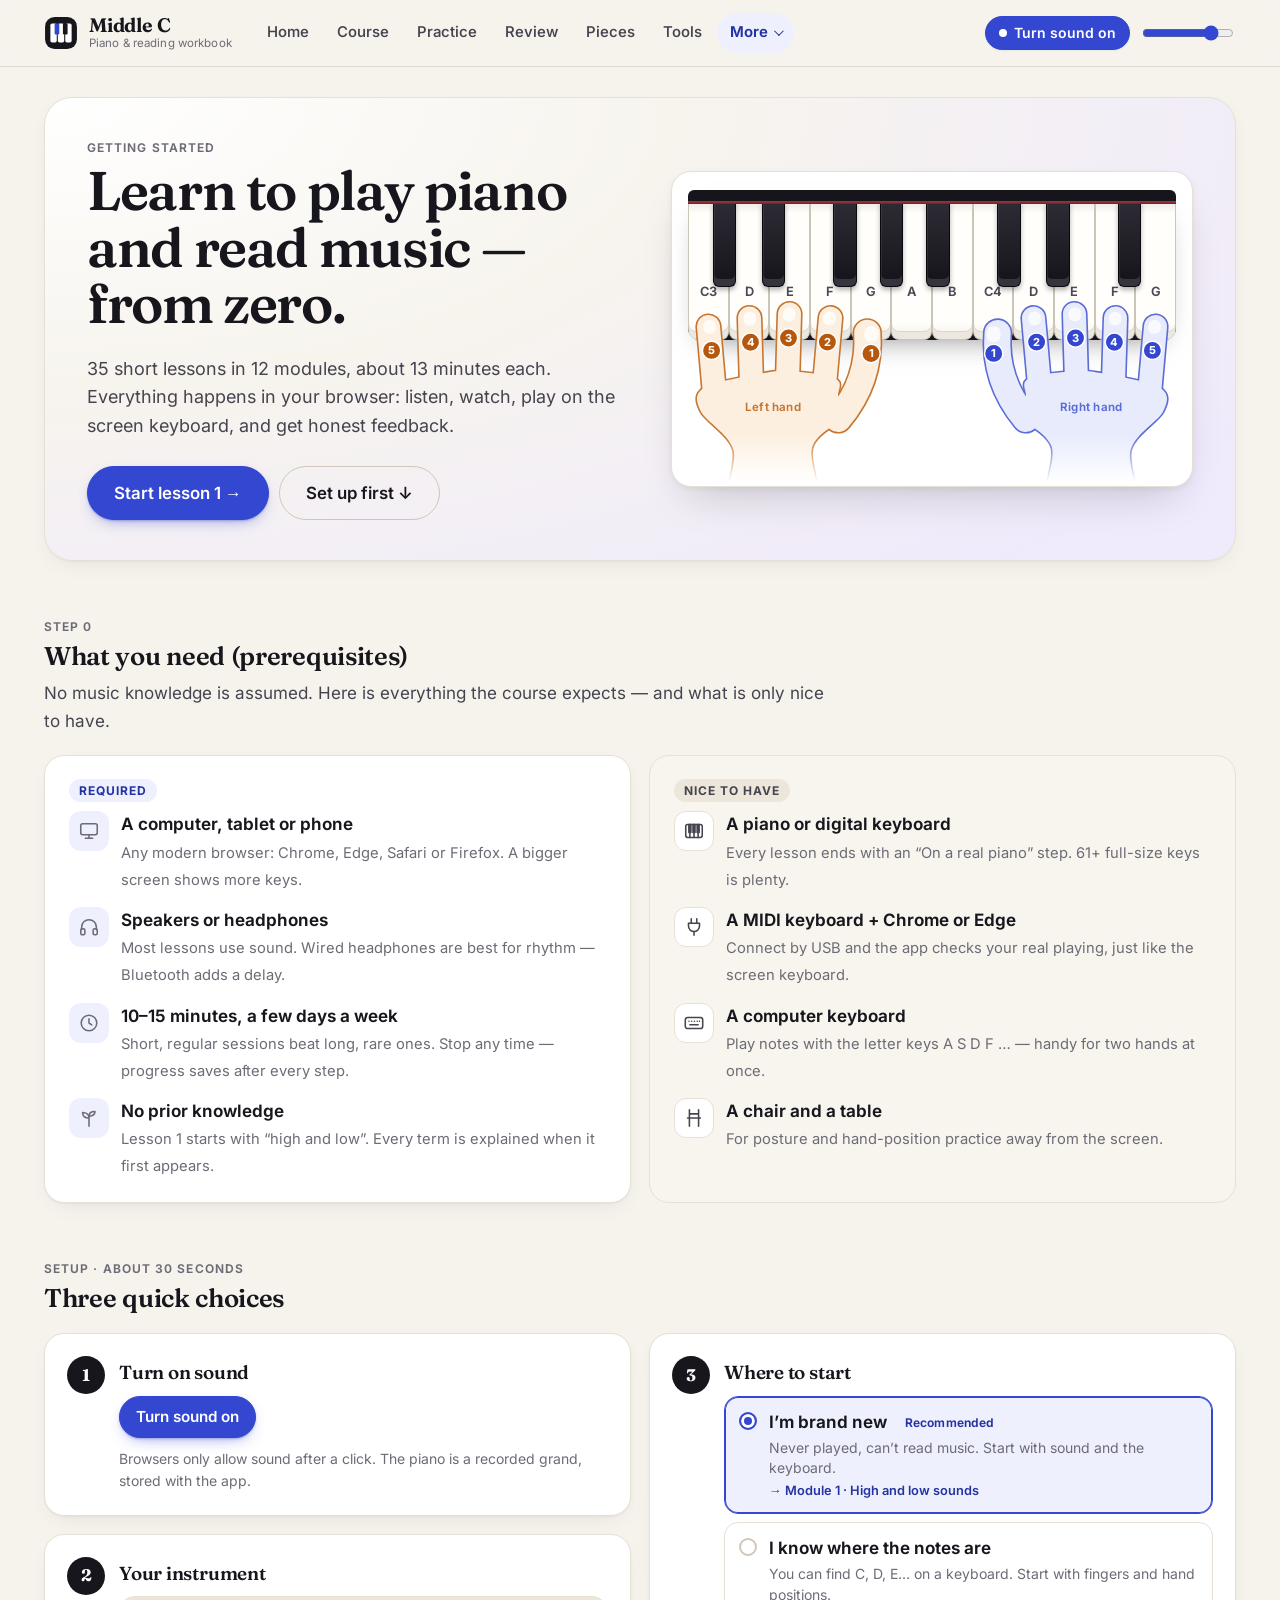
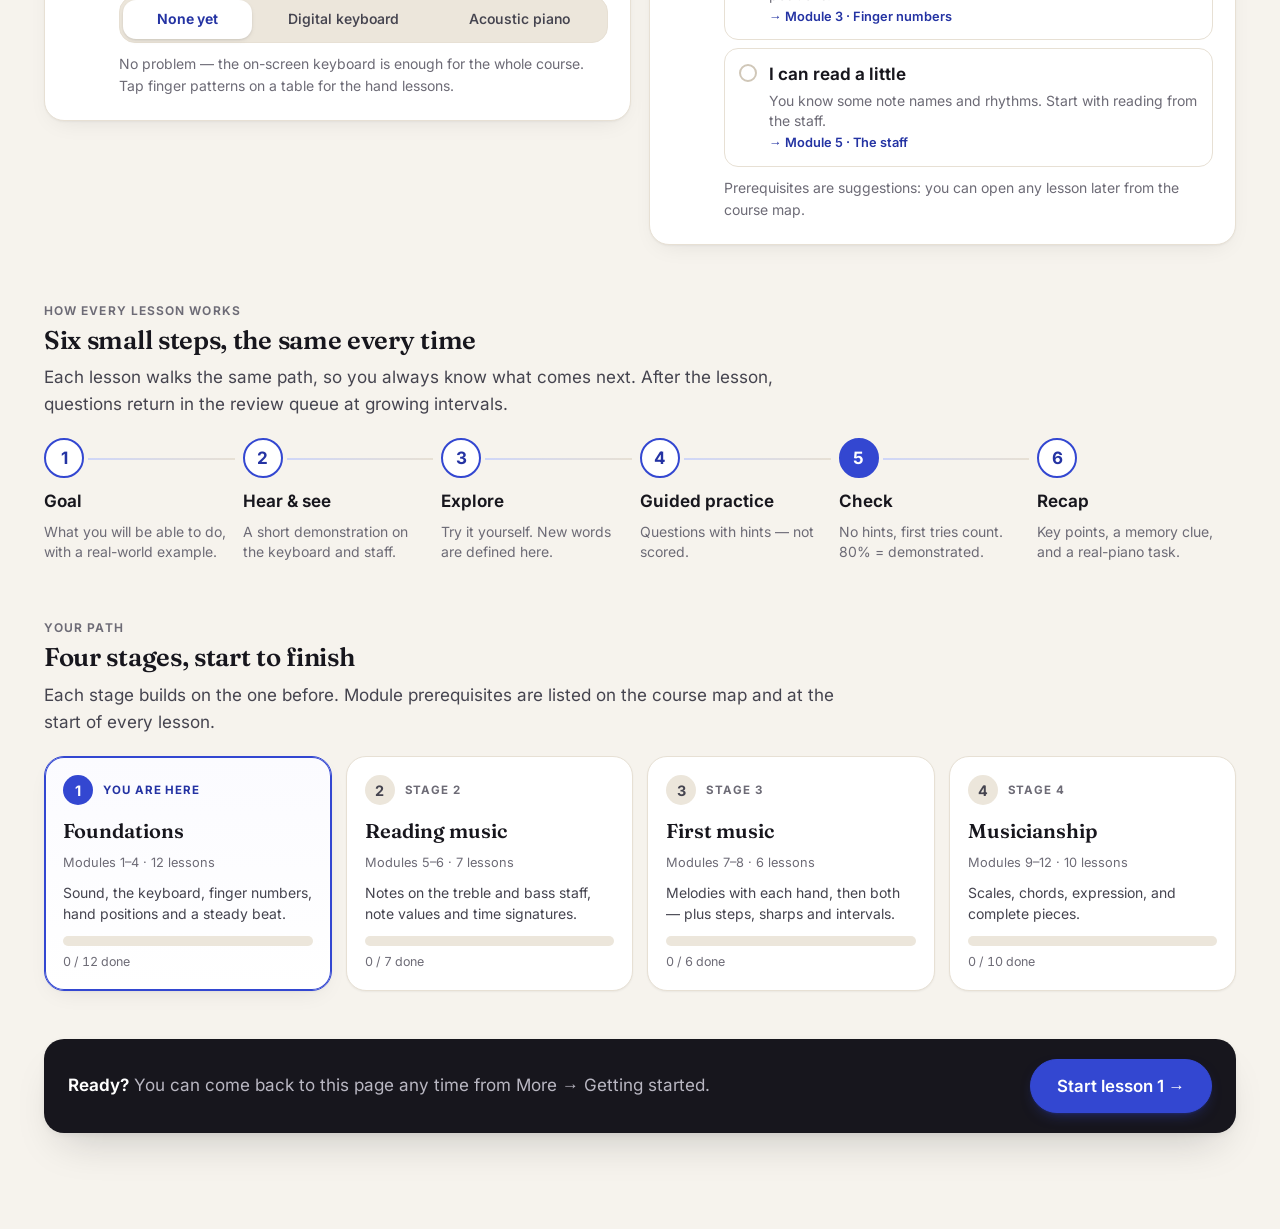
==== index.html @ 531e4793 "Middle C: interactive piano and music-reading workbook 35 lessons in 12 modules with a playable keyb" ====
<!doctype html>
<html lang="en">
<head>
<meta charset="utf-8">
<meta name="viewport" content="width=device-width, initial-scale=1">
<title>Middle C — a piano & music-reading workbook</title>
<meta name="description" content="Learn beginner music theory, piano and sheet-music reading from absolute zero: interactive lessons, a playable keyboard, notation, rhythm practice and honest progress tracking.">
<meta name="color-scheme" content="light">
<meta name="theme-color" content="#f6f3ed">
<link rel="icon" href="data:image/svg+xml,%3Csvg xmlns='http://www.w3.org/2000/svg' viewBox='0 0 32 32'%3E%3Crect x='1' y='1' width='30' height='30' rx='9' fill='%2317161d'/%3E%3Crect x='6' y='7' width='6' height='18' rx='1.6' fill='%23fff'/%3E%3Crect x='13' y='7' width='6' height='18' rx='1.6' fill='%23fff'/%3E%3Crect x='20' y='7' width='6' height='18' rx='1.6' fill='%23fff'/%3E%3Crect x='10' y='7' width='4.4' height='10.5' rx='1.2' fill='%233347d1'/%3E%3Crect x='17.8' y='7' width='4.4' height='10.5' rx='1.2' fill='%2317161d'/%3E%3C/svg%3E">
<link rel="preload" href="fonts/inter-latin-wght.woff2" as="font" type="font/woff2" crossorigin>
<link rel="preload" href="fonts/fraunces-latin-wght.woff2" as="font" type="font/woff2" crossorigin>
<script>window.MC_ERRORS = []; window.addEventListener('error', function (e) { window.MC_ERRORS.push(String(e.message) + ' @' + (e.filename || '').split('/').pop() + ':' + e.lineno); });</script>
<link rel="stylesheet" href="css/bravura.css">
<link rel="stylesheet" href="css/app.css">
</head>
<body>
<main id="main" tabindex="-1">
  <noscript><p>This workbook needs JavaScript to run.</p></noscript>
</main>
<script src="js/core/util.js"></script>
<script src="js/core/theory.js"></script>
<script src="js/core/store.js"></script>
<script src="js/core/audio.js"></script>
<script src="js/core/input.js"></script>
<script src="js/ui/keyboard.js"></script>
<script src="js/ui/staff.js"></script>
<script src="js/ui/rhythm.js"></script>
<script src="js/ui/hand.js"></script>
<script src="js/ui/player.js"></script>
<script src="js/quiz/quiz.js"></script>
<script src="js/quiz/gens-keyboard.js"></script>
<script src="js/quiz/gens-reading.js"></script>
<script src="js/quiz/gens-rhythm.js"></script>
<script src="js/quiz/gens-listen.js"></script>
<script src="js/ui/widgets.js"></script>
<script src="js/content/pieces.js"></script>
<script src="js/content/course-1.js"></script>
<script src="js/content/course-2.js"></script>
<script src="js/content/course-3.js"></script>
<script src="js/app.js"></script>
</body>
</html>
---- css/bravura.css ----
/* Bravura music font (subset of SMuFL glyphs used by this app).
   Copyright (c) Steinberg Media Technologies GmbH. Licensed under the SIL Open Font License 1.1 — see licenses/Bravura-OFL.txt.
   Embedded as a data URI so notation works offline and from file://. */
@font-face{font-family:'BravuraMC';src:url([data-uri]) format('woff2');font-display:block;}
---- css/app.css ----
/* Middle C — a piano & music-reading workbook.
   Visual identity: warm paper, dark readable ink, one indigo accent (right hand) and amber (left hand),
   green/red feedback. Type: Fraunces for headings, Inter for everything else (both bundled, OFL). */
@font-face { font-family: "Inter"; src: url("../fonts/inter-latin-wght.woff2") format("woff2"); font-weight: 100 900; font-style: normal; font-display: swap; }
@font-face { font-family: "Fraunces"; src: url("../fonts/fraunces-latin-wght.woff2") format("woff2"); font-weight: 100 900; font-style: normal; font-display: swap; }
@font-face { font-family: "Fraunces"; src: url("../fonts/fraunces-latin-wght-italic.woff2") format("woff2"); font-weight: 100 900; font-style: italic; font-display: swap; }

:root {
  --bg: #f6f3ed;
  --bg-deep: #efe9df;
  --surface: #ffffff;
  --surface-2: #f8f5ef;
  --surface-3: #ece6db;
  --line: #e7e0d4;
  --line-strong: #d0c7b8;
  --ink: #17161d;
  --ink-2: #45444f;
  --ink-3: #6d6b76;
  --accent: #3347d1;
  --accent-ink: #2433a3;
  --accent-soft: #eef0fd;
  --accent-soft-2: #cfd6f8;
  --lh: #b5580e;
  --lh-ink: #8e440a;
  --lh-soft: #fdf1e4;
  --lh-soft-2: #f5d4b3;
  --ok: #18784a;
  --ok-soft: #e4f4eb;
  --ok-line: #a7d7bb;
  --bad: #b3291f;
  --bad-soft: #fcece9;
  --bad-line: #efbab4;
  --warn: #875800;
  --warn-soft: #fcf4de;
  --warn-line: #ecd79e;
  --radius-lg: 20px;
  --radius: 14px;
  --radius-sm: 9px;
  --shadow-sm: 0 1px 2px rgba(23, 22, 29, 0.05);
  --shadow: 0 1px 2px rgba(23, 22, 29, 0.04), 0 8px 24px -10px rgba(23, 22, 29, 0.10);
  --shadow-lg: 0 2px 6px rgba(23, 22, 29, 0.05), 0 22px 44px -18px rgba(23, 22, 29, 0.22);
  --font-ui: "Inter", ui-sans-serif, -apple-system, BlinkMacSystemFont, "Segoe UI", Roboto, "Helvetica Neue", Arial, sans-serif;
  --font-head: "Fraunces", "Iowan Old Style", "Palatino Linotype", Palatino, Georgia, serif;
  --focus: 0 0 0 3px var(--surface), 0 0 0 5px var(--accent);
  --wrap: 1240px;
  color-scheme: light;
}
* { box-sizing: border-box; }
html { -webkit-text-size-adjust: 100%; scroll-padding-top: 84px; }
body {
  margin: 0;
  font-family: var(--font-ui);
  font-size: 17px;
  line-height: 1.6;
  color: var(--ink);
  background: var(--bg);
  -webkit-font-smoothing: antialiased;
  -moz-osx-font-smoothing: grayscale;
  text-rendering: optimizeLegibility;
}
h1, h2, h3, h4 { font-family: var(--font-head); font-weight: 600; line-height: 1.15; margin: 0 0 0.5em; color: var(--ink); letter-spacing: -0.012em; }
h1 { font-size: clamp(2rem, 1.55rem + 1.5vw, 2.6rem); font-weight: 620; }
h2 { font-size: clamp(1.35rem, 1.2rem + 0.5vw, 1.6rem); }
h3 { font-size: 1.18rem; }
h4 { font-size: 1.02rem; }
p { margin: 0 0 0.85em; }
a { color: var(--accent); text-underline-offset: 0.18em; text-decoration-thickness: 1px; }
a:hover { color: var(--accent-ink); }
strong { font-weight: 650; }
code { font-family: ui-monospace, SFMono-Regular, Menlo, Consolas, monospace; font-size: 0.86em; background: var(--surface-3); padding: 0.1em 0.35em; border-radius: 5px; }
kbd {
  font-family: ui-monospace, SFMono-Regular, Menlo, Consolas, monospace;
  font-size: 0.8em;
  padding: 0.08em 0.42em;
  border: 1px solid var(--line-strong);
  border-bottom-width: 2px;
  border-radius: 6px;
  background: var(--surface);
  white-space: nowrap;
}
::selection { background: var(--accent-soft-2); }
:focus-visible { outline: none; box-shadow: var(--focus); border-radius: var(--radius-sm); }
main:focus, main:focus-visible { box-shadow: none; outline: none; }
.sr-only { position: absolute; width: 1px; height: 1px; overflow: hidden; clip: rect(0 0 0 0); white-space: nowrap; }
.skip-link { position: absolute; left: -999px; top: 0; background: var(--ink); color: #fff; padding: 10px 14px; z-index: 100; border-radius: 0 0 10px 0; }
.skip-link:focus { left: 8px; top: 8px; }
.muted { color: var(--ink-3); }
.small { font-size: 0.875rem; }
.nowrap { white-space: nowrap; }
.row { display: flex; gap: 10px; align-items: center; flex-wrap: wrap; }
.row-between { display: flex; gap: 10px; align-items: center; justify-content: space-between; flex-wrap: wrap; }
.stack > * + * { margin-top: 12px; }
.spacer { flex: 1; }
[hidden] { display: none !important; }

/* ---------- Buttons & controls ---------- */
.btn {
  font: inherit;
  font-size: 0.95rem;
  font-weight: 600;
  display: inline-flex;
  align-items: center;
  justify-content: center;
  gap: 7px;
  min-height: 42px;
  padding: 8px 16px;
  border: 1px solid var(--line-strong);
  border-radius: 999px;
  background: var(--surface);
  color: var(--ink);
  cursor: pointer;
  text-decoration: none;
  line-height: 1.2;
  box-shadow: var(--shadow-sm);
  transition: background 0.14s, border-color 0.14s, box-shadow 0.14s, transform 0.08s;
}
.btn:hover { background: var(--surface-2); border-color: #bdb3a2; color: var(--ink); }
.btn:active { transform: translateY(1px); }
.btn:focus-visible { border-radius: 999px; }
.btn:disabled, .btn[aria-disabled="true"] { opacity: 0.45; cursor: not-allowed; transform: none; }
.btn-primary { background: var(--accent); border-color: var(--accent); color: #fff; box-shadow: 0 1px 2px rgba(36, 51, 163, 0.25), 0 6px 16px -8px rgba(51, 71, 209, 0.7); }
.btn-primary:hover { background: var(--accent-ink); border-color: var(--accent-ink); color: #fff; }
.btn-quiet { background: transparent; border-color: transparent; color: var(--accent); box-shadow: none; }
.btn-quiet:hover { background: var(--accent-soft); border-color: transparent; color: var(--accent-ink); }
.btn-ghost { background: transparent; box-shadow: none; }
.btn-ghost:hover { background: rgba(255, 255, 255, 0.7); }
.btn-danger { color: var(--bad); border-color: var(--bad-line); }
.btn-danger:hover { background: var(--bad-soft); color: var(--bad); border-color: var(--bad); }
.btn-small { min-height: 34px; padding: 5px 13px; font-size: 0.875rem; }
.btn-big { min-height: 54px; padding: 12px 26px; font-size: 1.05rem; }
.btn .ico { font-size: 1.05em; line-height: 1; }
.seg { display: inline-flex; padding: 3px; gap: 2px; border: 1px solid var(--line); border-radius: 16px; background: var(--surface-3); flex-wrap: wrap; }
.seg-btn { font: inherit; font-size: 0.875rem; font-weight: 550; border: 0; background: transparent; padding: 6px 14px; min-height: 34px; cursor: pointer; color: var(--ink-2); border-radius: 13px; transition: background 0.14s, color 0.14s; }
.seg-btn:hover { color: var(--ink); background: rgba(255, 255, 255, 0.6); }
.seg-btn[aria-checked="true"] { background: var(--surface); color: var(--accent-ink); font-weight: 650; box-shadow: 0 1px 2px rgba(23, 22, 29, 0.08), 0 2px 6px -2px rgba(23, 22, 29, 0.12); }
.slider { display: inline-flex; align-items: center; gap: 10px; font-size: 0.875rem; color: var(--ink-2); }
.slider input { accent-color: var(--accent); width: 150px; }
.slider output { min-width: 3.5em; font-variant-numeric: tabular-nums; color: var(--ink); font-weight: 600; }
input[type="text"], input[type="number"], textarea, select {
  font: inherit; border: 1px solid var(--line-strong); border-radius: var(--radius-sm); padding: 8px 12px; background: var(--surface); color: var(--ink);
}
input[type="text"]:focus-visible, input[type="number"]:focus-visible, textarea:focus-visible, select:focus-visible { border-radius: var(--radius-sm); }
textarea { width: 100%; min-height: 120px; font-family: ui-monospace, Menlo, monospace; font-size: 0.8rem; }
.check { display: inline-flex; gap: 8px; align-items: center; cursor: pointer; }
.check input { accent-color: var(--accent); width: 18px; height: 18px; }
.pill { display: inline-flex; align-items: center; gap: 6px; font-size: 0.75rem; font-weight: 650; letter-spacing: 0.01em; padding: 3px 10px; border-radius: 999px; background: var(--surface-3); color: var(--ink-2); white-space: nowrap; margin: 0; }
.pill-accent { background: var(--accent-soft); color: var(--accent-ink); }
.pill-ok { background: var(--ok-soft); color: var(--ok); }
.link-arrow { font-weight: 600; text-decoration: none; }
.ico-svg { width: 22px; height: 22px; fill: none; stroke: currentColor; stroke-width: 1.7; stroke-linecap: round; stroke-linejoin: round; flex: none; display: block; }
.ico-sm { width: 15px; height: 15px; stroke-width: 2; }
.with-ico { display: inline-flex; align-items: center; gap: 5px; }
.link-arrow:hover { text-decoration: underline; }

/* ---------- App shell ---------- */
.topbar {
  position: sticky; top: 0; z-index: 30;
  background: rgba(246, 243, 237, 0.86);
  -webkit-backdrop-filter: saturate(1.4) blur(14px);
  backdrop-filter: saturate(1.4) blur(14px);
  border-bottom: 1px solid rgba(208, 199, 184, 0.55);
}
.topbar-inner { max-width: var(--wrap); margin: 0 auto; display: flex; align-items: center; gap: 18px; padding: 10px 24px; min-height: 66px; }
.brand { display: flex; align-items: center; gap: 11px; text-decoration: none; color: var(--ink); margin-right: 4px; }
.brand:hover { color: var(--ink); }
.brand-mark { width: 34px; height: 34px; flex: none; }
.brand-text { display: flex; flex-direction: column; }
.brand-name { font-family: var(--font-head); font-weight: 650; font-size: 1.22rem; white-space: nowrap; line-height: 1.05; letter-spacing: -0.01em; }
.brand-sub { font-size: 0.72rem; color: var(--ink-3); line-height: 1.2; margin-top: 2px; white-space: nowrap; letter-spacing: 0.01em; }
.nav { display: flex; gap: 2px; align-items: center; flex-wrap: wrap; }
.nav a, .more-btn { position: relative; text-decoration: none; color: var(--ink-2); font: inherit; font-weight: 550; font-size: 0.93rem; padding: 8px 13px; border-radius: 999px; border: 0; background: none; cursor: pointer; display: inline-flex; align-items: center; gap: 6px; transition: background 0.14s, color 0.14s; }
.nav a:hover, .more-btn:hover { background: rgba(23, 22, 29, 0.05); color: var(--ink); }
.nav a[aria-current="page"], .more.is-current > .more-btn { color: var(--accent-ink); background: var(--accent-soft); font-weight: 650; }
.nav-badge { min-width: 19px; height: 19px; padding: 0 5px; border-radius: 999px; background: var(--accent); color: #fff; font-size: 0.7rem; font-weight: 700; display: inline-grid; place-items: center; line-height: 1; }
.more { position: relative; }
.caret { width: 7px; height: 7px; border-right: 1.6px solid currentColor; border-bottom: 1.6px solid currentColor; transform: rotate(45deg) translateY(-2px); transition: transform 0.15s; }
.more.open .caret { transform: rotate(-135deg) translateY(-1px); }
.more-menu { position: absolute; right: 0; top: calc(100% + 8px); min-width: 220px; padding: 6px; background: var(--surface); border: 1px solid var(--line); border-radius: 14px; box-shadow: var(--shadow-lg); display: none; z-index: 40; }
.more.open .more-menu { display: grid; }
.more-menu a { border-radius: 9px; padding: 9px 12px; }
.sound-ctl { margin-left: auto; display: flex; align-items: center; gap: 10px; }
.sound-btn { white-space: nowrap; }
.sound-btn::before { content: ""; display: inline-block; width: 8px; height: 8px; border-radius: 50%; background: currentColor; }
.sound-btn[data-state="on"] { border-color: var(--ok-line); color: var(--ok); background: var(--ok-soft); box-shadow: none; }
.sound-btn[data-state="on"]::before { box-shadow: 0 0 0 3px rgba(24, 120, 74, 0.18); }
.sound-btn[data-state="off"], .sound-btn[data-state="blocked"] { background: var(--accent); color: #fff; border-color: var(--accent); }
.sound-btn[data-state="muted"] { color: var(--warn); border-color: var(--warn-line); background: var(--warn-soft); box-shadow: none; }
.vol { width: 92px; accent-color: var(--accent); }
.menu-btn { display: none; }
main { max-width: var(--wrap); margin: 0 auto; padding: 30px 24px 96px; }
.banner { padding: 12px 16px; border-radius: var(--radius); background: var(--warn-soft); border: 1px solid var(--warn-line); color: #5a4200; font-size: 0.93rem; margin-bottom: 16px; }
.banner-info { background: var(--accent-soft); border-color: var(--accent-soft-2); color: var(--accent-ink); }

.page-head { margin-bottom: 24px; }
.page-head h1 { margin-bottom: 0.3em; }
.page-head p { color: var(--ink-2); max-width: 68ch; font-size: 1.05rem; }
.eyebrow { font-size: 0.75rem; font-weight: 650; letter-spacing: 0.09em; text-transform: uppercase; color: var(--ink-3); margin-bottom: 6px; }
.panel { background: var(--surface); border: 1px solid var(--line); border-radius: var(--radius-lg); padding: 22px 24px; box-shadow: var(--shadow); }
.panel + .panel { margin-top: 18px; }
.panel > h2:first-child { margin-top: 0; }
.panel-flat { background: transparent; border: 0; padding: 0; box-shadow: none; }
.grid-2 { display: grid; grid-template-columns: 1fr 1fr; gap: 18px; }
.grid-3 { display: grid; grid-template-columns: repeat(3, 1fr); gap: 18px; }
hr.rule { border: 0; border-top: 1px solid var(--line); margin: 20px 0; }
.section { margin-top: 56px; }
.section-head { margin-bottom: 20px; max-width: 72ch; }
.section-head h2 { margin-bottom: 0.35em; }
.section-head p { color: var(--ink-2); margin: 0; }
.section-head.tight { display: flex; align-items: baseline; justify-content: space-between; gap: 12px; max-width: none; margin: 36px 0 14px; }
.section-head.tight h2 { margin: 0; }

/* ---------- Getting started ---------- */
.hero { display: grid; grid-template-columns: minmax(0, 1.05fr) minmax(0, 1fr); gap: 36px; align-items: center; padding: 40px 42px; border-radius: 28px; background: radial-gradient(120% 140% at 0% 0%, #ffffff 0%, #f7f4ee 45%, #efeafc 100%); border: 1px solid var(--line); box-shadow: var(--shadow); }
.display { font-size: clamp(2.2rem, 1.6rem + 2.4vw, 3.4rem); line-height: 1.04; letter-spacing: -0.025em; font-weight: 600; margin-bottom: 0.4em; }
.lede { font-size: 1.12rem; color: var(--ink-2); max-width: 52ch; margin-bottom: 1.4em; }
.hero-art { min-width: 0; padding: 18px 16px 4px; background: var(--surface); border-radius: 20px; border: 1px solid var(--line); box-shadow: var(--shadow-lg); }
.hero-art .kbd { --kbd-h: 150px; }
.need-grid { display: grid; grid-template-columns: 1fr 1fr; gap: 18px; }
.need-card { background: var(--surface); border: 1px solid var(--line); border-radius: var(--radius-lg); padding: 22px 24px; box-shadow: var(--shadow); }
.need-card-soft { background: var(--surface-2); box-shadow: none; }
.need-card h3 { margin-bottom: 12px; }
.tag-req, .tag-opt { font-family: var(--font-ui); font-size: 0.75rem; font-weight: 700; letter-spacing: 0.08em; text-transform: uppercase; padding: 4px 10px; border-radius: 999px; }
.tag-req { background: var(--accent-soft); color: var(--accent-ink); }
.tag-opt { background: var(--surface-3); color: var(--ink-2); }
.need-list { list-style: none; margin: 0; padding: 0; display: grid; gap: 14px; }
.need { display: grid; grid-template-columns: 40px 1fr; gap: 12px; align-items: start; }
.need-ico { width: 40px; height: 40px; border-radius: 12px; display: grid; place-items: center; background: var(--accent-soft); color: var(--accent-ink); }
.need-card-soft .need-ico { background: var(--surface); color: var(--ink-2); border: 1px solid var(--line); }
.need strong { display: block; }
.need span { color: var(--ink-3); font-size: 0.92rem; line-height: 1.5; }
.setup-grid { display: grid; grid-template-columns: 1fr 1fr; grid-template-areas: "a c" "b c"; grid-template-rows: auto 1fr; gap: 18px; align-items: start; }
.setup-grid > :nth-child(1) { grid-area: a; }
.setup-grid > :nth-child(2) { grid-area: b; }
.setup-grid > :nth-child(3) { grid-area: c; }
.setup-card { background: var(--surface); border: 1px solid var(--line); border-radius: var(--radius-lg); padding: 22px; box-shadow: var(--shadow); display: grid; grid-template-columns: 38px 1fr; gap: 14px; }
.setup-num { width: 38px; height: 38px; border-radius: 50%; background: var(--ink); color: #fff; display: grid; place-items: center; font-weight: 700; font-family: var(--font-head); font-size: 1.05rem; }
.setup-main h3 { margin: 6px 0 12px; }
.setup-body { display: grid; gap: 10px; justify-items: start; }
.setup-body p { margin: 0; }
.setup-body .seg { display: grid; grid-template-columns: repeat(3, auto); width: 100%; }
.setup-body .seg-btn { padding: 8px 10px; }
.start-options { display: grid; gap: 8px; width: 100%; }
.start-option { font: inherit; text-align: left; display: grid; grid-template-columns: 20px 1fr; gap: 10px; padding: 12px 14px; border: 1px solid var(--line); border-radius: 14px; background: var(--surface); cursor: pointer; color: var(--ink); transition: border-color 0.14s, background 0.14s; }
.start-option:hover { border-color: var(--accent-soft-2); background: #fcfcff; }
.start-option[aria-checked="true"] { border-color: var(--accent); background: var(--accent-soft); box-shadow: 0 0 0 1px var(--accent) inset; }
.so-radio { width: 18px; height: 18px; border-radius: 50%; border: 2px solid var(--line-strong); margin-top: 3px; background: var(--surface); }
.start-option[aria-checked="true"] .so-radio { border-color: var(--accent); box-shadow: inset 0 0 0 3px var(--surface); background: var(--accent); }
.so-body { display: grid; gap: 2px; }
.so-title { font-weight: 650; display: flex; flex-wrap: wrap; gap: 8px; align-items: center; }
.so-d { font-size: 0.875rem; color: var(--ink-3); line-height: 1.45; }
.so-where { font-size: 0.8rem; font-weight: 600; color: var(--accent-ink); }
.pipeline { list-style: none; margin: 0; padding: 0; display: grid; grid-template-columns: repeat(6, 1fr); gap: 0; counter-reset: pl; }
.pipeline li { position: relative; padding: 0 14px 0 0; display: grid; gap: 6px; align-content: start; }
.pipeline li::after { content: ""; position: absolute; top: 20px; left: 44px; right: 8px; height: 2px; background: linear-gradient(90deg, var(--accent-soft-2), var(--line)); }
.pipeline li:last-child::after { display: none; }
.pl-n { width: 40px; height: 40px; border-radius: 50%; display: grid; place-items: center; background: var(--surface); border: 2px solid var(--accent); color: var(--accent-ink); font-weight: 700; position: relative; z-index: 1; }
.pipeline li:nth-child(5) .pl-n { background: var(--accent); color: #fff; }
.pl-t { font-weight: 650; margin-top: 4px; }
.pl-d { font-size: 0.875rem; color: var(--ink-3); line-height: 1.45; }
.cta-bar { margin-top: 48px; display: flex; align-items: center; justify-content: space-between; gap: 16px; flex-wrap: wrap; padding: 20px 24px; border-radius: var(--radius-lg); background: var(--ink); color: #fff; box-shadow: var(--shadow-lg); }
.cta-bar .muted { color: #b9b7c2; }
.notice-card { display: flex; align-items: center; justify-content: space-between; gap: 16px; flex-wrap: wrap; padding: 14px 18px; border-radius: var(--radius); background: var(--accent-soft); border: 1px solid var(--accent-soft-2); color: var(--accent-ink); margin-bottom: 18px; }

/* Journey: the four stages */
.journey { list-style: none; margin: 0; padding: 0; display: grid; grid-template-columns: repeat(4, 1fr); gap: 14px; }
.journey-stage { min-width: 0; }
.js-link { height: 100%; display: grid; gap: 6px; align-content: start; padding: 18px; border-radius: var(--radius-lg); background: var(--surface); border: 1px solid var(--line); box-shadow: var(--shadow-sm); text-decoration: none; color: var(--ink); transition: border-color 0.14s, box-shadow 0.14s, transform 0.14s; }
.js-link:hover { color: var(--ink); border-color: var(--accent-soft-2); box-shadow: var(--shadow); transform: translateY(-1px); }
.js-top { display: flex; align-items: center; gap: 10px; }
.js-num { width: 30px; height: 30px; border-radius: 50%; display: grid; place-items: center; font-weight: 700; font-size: 0.9rem; background: var(--surface-3); color: var(--ink-2); }
.js-kicker { font-size: 0.72rem; font-weight: 700; letter-spacing: 0.08em; text-transform: uppercase; color: var(--ink-3); }
.js-title { font-family: var(--font-head); font-size: 1.25rem; font-weight: 600; margin-top: 4px; }
.js-mods { font-size: 0.8rem; color: var(--ink-3); }
.js-desc { font-size: 0.875rem; color: var(--ink-2); margin: 2px 0 6px; line-height: 1.5; }
.js-count { font-size: 0.78rem; color: var(--ink-3); font-variant-numeric: tabular-nums; }
.journey-stage.current .js-link { border-color: var(--accent); box-shadow: 0 0 0 1px var(--accent) inset, var(--shadow); background: linear-gradient(180deg, #fbfbff, var(--surface)); }
.journey-stage.current .js-num { background: var(--accent); color: #fff; }
.journey-stage.current .js-kicker { color: var(--accent-ink); }
.journey-stage.done .js-num { background: var(--ok); color: #fff; }
.journey-stage.done .meter > span { background: var(--ok); }

/* ---------- Home ---------- */
.continue-card { display: grid; grid-template-columns: 1fr auto; gap: 24px; align-items: center; padding: 28px 30px; border: 1px solid var(--line); border-radius: 24px; background: radial-gradient(90% 160% at 100% 0%, #e9edfd 0%, rgba(233, 237, 253, 0) 60%), var(--surface); box-shadow: var(--shadow); position: relative; overflow: hidden; }
.continue-card::before { content: ""; position: absolute; left: 0; top: 0; bottom: 0; width: 5px; background: var(--accent); }
.continue-card h2 { font-size: clamp(1.5rem, 1.3rem + 0.8vw, 2rem); margin: 2px 0 6px; }
.cc-goal { color: var(--ink-2); max-width: 60ch; margin-bottom: 10px; }
.cc-meta { display: flex; gap: 8px 16px; flex-wrap: wrap; font-size: 0.85rem; color: var(--ink-3); }
.cc-body .meter { margin-top: 14px; max-width: 420px; }
.continue-card.compact { padding: 18px 22px; border-radius: var(--radius-lg); margin-bottom: 18px; }
.continue-card.compact h2 { font-size: 1.3rem; }
.today-plan { list-style: none; padding: 0; margin: 0; display: grid; grid-template-columns: repeat(2, 1fr); gap: 12px; }
.plan-card { display: grid; grid-template-columns: 44px 1fr auto; gap: 14px; align-items: center; padding: 16px 18px; border: 1px solid var(--line); border-radius: var(--radius); background: var(--surface); box-shadow: var(--shadow-sm); }
.plan-ico { width: 44px; height: 44px; border-radius: 13px; display: grid; place-items: center; background: var(--accent-soft); color: var(--accent-ink); font-size: 1.2rem; font-weight: 700; }
.plan-body { display: grid; gap: 2px; min-width: 0; }
.overall { display: flex; align-items: center; gap: 12px; flex-wrap: wrap; margin-top: 8px; }
.overall .meter { width: min(320px, 100%); }

/* ---------- Lesson layout ---------- */
.crumbs { display: flex; align-items: center; gap: 8px; font-size: 0.85rem; color: var(--ink-3); margin-bottom: 8px; }
.crumbs a { color: var(--ink-3); text-decoration: none; font-weight: 550; }
.crumbs a:hover { color: var(--accent); text-decoration: underline; }
.lesson-head { display: flex; align-items: flex-end; justify-content: space-between; gap: 16px; flex-wrap: wrap; margin-bottom: 6px; }
.lesson-head h1 { margin: 0 0 6px; }
.lesson-meta { display: flex; gap: 6px 16px; flex-wrap: wrap; color: var(--ink-3); font-size: 0.875rem; }
.steps { display: flex; gap: 0; margin: 22px 0 24px; padding: 0; list-style: none; }
.steps li { flex: 1 1 0; min-width: 0; position: relative; }
.steps li + li::before { content: ""; position: absolute; top: 17px; right: calc(50% + 21px); left: calc(-50% + 21px); height: 2px; border-radius: 2px; background: var(--line); }
.steps li.done + li::before, .steps li.done + li.current::before { background: var(--accent); }
.steps button { width: 100%; font: inherit; cursor: pointer; background: transparent; border: 0; padding: 0 4px; color: var(--ink-3); display: flex; flex-direction: column; align-items: center; gap: 7px; }
.steps button:focus-visible { box-shadow: none; }
.steps button:focus-visible .n { box-shadow: var(--focus); }
.steps .n { width: 36px; height: 36px; border-radius: 50%; display: grid; place-items: center; background: var(--surface); border: 2px solid var(--line-strong); font-weight: 650; font-size: 0.9rem; color: var(--ink-3); transition: background 0.14s, border-color 0.14s; }
.steps button:hover .n { border-color: var(--accent); color: var(--accent-ink); }
.steps .lbl { font-size: 0.8rem; font-weight: 550; text-align: center; line-height: 1.25; }
.steps button.done .n { background: var(--accent); border-color: var(--accent); color: #fff; }
.steps button.done { color: var(--ink-2); }
.steps button[aria-current="step"] .n { border-color: var(--accent); background: var(--surface); color: var(--accent-ink); box-shadow: 0 0 0 5px var(--accent-soft); }
.steps button[aria-current="step"] { color: var(--accent-ink); font-weight: 650; }
.steps button[aria-current="step"] .lbl { font-weight: 700; }
.lesson-grid { display: grid; grid-template-columns: minmax(300px, 5fr) 8fr; gap: 22px; align-items: start; }
.explain { position: sticky; top: 86px; }
.explain .panel { padding: 24px 26px; }
.explain h2 { font-size: 1.45rem; }
.explain .goal { font-size: 1.05rem; }
.explain ul, .explain ol { padding-left: 1.25em; margin: 0 0 0.85em; }
.explain li + li { margin-top: 5px; }
.prose > :last-child { margin-bottom: 0; }
.practice-area { min-width: 0; }
.practice-area > .panel { padding: 24px; }
.area-head { display: flex; align-items: center; justify-content: space-between; gap: 10px; flex-wrap: wrap; margin-bottom: 14px; }
.area-head h3 { margin: 0; }
.step-nav {
  position: sticky; bottom: 14px; z-index: 20;
  display: grid; grid-template-columns: auto 1fr auto; align-items: center; gap: 18px;
  margin-top: 22px; padding: 10px 12px;
  background: rgba(255, 255, 255, 0.9);
  -webkit-backdrop-filter: saturate(1.4) blur(12px);
  backdrop-filter: saturate(1.4) blur(12px);
  border: 1px solid var(--line); border-radius: 999px; box-shadow: var(--shadow-lg);
}
.sn-mid { display: grid; gap: 4px; justify-items: center; min-width: 0; }
.sn-mid .meter { width: min(260px, 100%); }
.callout { border-left: 3px solid var(--accent); background: var(--accent-soft); padding: 12px 16px; border-radius: 0 var(--radius-sm) var(--radius-sm) 0; margin: 14px 0; }
.callout-lh { border-left-color: var(--lh); background: var(--lh-soft); }
.callout-warn { border-left-color: var(--warn); background: var(--warn-soft); }
.callout-plain { border-left-color: var(--line-strong); background: var(--surface-2); }
.callout p:last-child { margin-bottom: 0; }
.term { font-weight: 650; color: var(--accent-ink); }
.def { margin: 14px 0; padding: 12px 16px; border: 1px solid var(--line); border-radius: var(--radius); background: var(--surface-2); }
.def dt { font-weight: 700; color: var(--ink); }
.def dd { margin: 2px 0 10px; color: var(--ink-2); font-size: 0.95rem; }
.def dd:last-child { margin-bottom: 0; }
details.more { margin: 14px 0; border: 1px solid var(--line); border-radius: var(--radius); background: var(--surface); }
details.more summary { cursor: pointer; padding: 10px 14px; font-weight: 600; color: var(--accent-ink); font-size: 0.93rem; }
details.more .more-body { padding: 0 16px 12px; color: var(--ink-2); font-size: 0.95rem; }
.recap-list { padding-left: 1.2em; }
.recap-list li { margin-bottom: 8px; }
.clue { border: 1px solid var(--warn-line); border-radius: var(--radius); padding: 14px 16px; background: #fffcf2; }
.clue h4 { font-family: var(--font-ui); font-size: 0.75rem; text-transform: uppercase; letter-spacing: 0.08em; color: var(--warn); margin-bottom: 6px; }
.status-chips { display: flex; gap: 6px; flex-wrap: wrap; }
.chip { display: inline-flex; align-items: center; gap: 6px; font-size: 0.76rem; font-weight: 600; padding: 3px 10px; border-radius: 999px; border: 1px solid var(--line-strong); color: var(--ink-3); background: var(--surface); white-space: nowrap; }
.chip.on { color: var(--ok); border-color: var(--ok-line); background: var(--ok-soft); }
.chip.self { color: var(--lh); border-color: var(--lh-soft-2); background: var(--lh-soft); }
.chip .dot { width: 7px; height: 7px; border-radius: 50%; border: 1.5px solid currentColor; }
.chip.on .dot { background: currentColor; }
.before-card { margin-top: 18px; padding: 16px 18px; border-radius: var(--radius); background: var(--surface-2); border: 1px solid var(--line); display: grid; gap: 12px; }
.bc-title { display: flex; align-items: center; gap: 8px; font-weight: 700; }
.bc-ico { width: 30px; height: 30px; border-radius: 9px; background: var(--ok-soft); color: var(--ok); display: grid; place-items: center; }
.bc-ico .ico-svg { width: 19px; height: 19px; }
.bc-row { display: grid; gap: 6px; font-size: 0.93rem; }
.bc-label { font-size: 0.72rem; font-weight: 700; letter-spacing: 0.08em; text-transform: uppercase; color: var(--ink-3); }
.bc-chips { display: flex; gap: 6px; flex-wrap: wrap; }
.bc-needs { margin: 0; padding-left: 1.15em; color: var(--ink-2); }
.bc-needs li + li { margin-top: 3px; }
.pre-chip { display: inline-flex; align-items: center; gap: 4px; font-size: 0.8rem; font-weight: 600; padding: 3px 10px; border-radius: 999px; border: 1px dashed var(--line-strong); color: var(--ink-2); background: var(--surface); text-decoration: none; }
a.pre-chip:hover { border-color: var(--accent); color: var(--accent-ink); }
.pre-chip.done { border-style: solid; border-color: var(--ok-line); background: var(--ok-soft); color: var(--ok); }

/* ---------- Keyboard ---------- */
.kbd-wrap { user-select: none; -webkit-user-select: none; }
.kbd-nav { display: flex; align-items: center; justify-content: space-between; gap: 8px; margin-bottom: 8px; font-size: 0.85rem; color: var(--ink-3); }
.kbd-stage { position: relative; }
.kbd {
  --kbd-h: 196px;
  position: relative; height: var(--kbd-h); border-radius: 6px 6px 12px 12px;
  background: linear-gradient(180deg, #2a2831, #16151b); padding: 0; border-top: 11px solid #16151b; touch-action: none; overflow: hidden;
  box-shadow: 0 14px 28px -18px rgba(23, 22, 29, 0.6);
}
.kbd::before { content: ""; position: absolute; left: 0; right: 0; top: 0; height: 3px; background: linear-gradient(180deg, #a6323f, #74202b); z-index: 4; pointer-events: none; }
.kbd-compact .kbd { --kbd-h: 140px; }
.key { position: absolute; top: 0; cursor: pointer; display: flex; flex-direction: column; align-items: center; justify-content: flex-end; -webkit-tap-highlight-color: transparent; transition: background 0.06s; }
.key.white {
  height: 100%; background: linear-gradient(180deg, #ebe8e1 0%, #fffefb 9%, #fffefb 88%, #f2efe8 100%); border: 1px solid #cbc5b8; border-top: 0; border-radius: 0 0 8px 8px;
  z-index: 1; padding-bottom: 8px; box-shadow: inset 0 -7px 0 #ece8df, inset 0 -8px 0 #dcd6ca;
}
.key.black {
  height: 62%; background: linear-gradient(180deg, #2d2b34 0%, #1c1b22 72%, #131218 100%); border: 1px solid #0a090d; border-top: 0; border-radius: 0 0 6px 6px;
  z-index: 2; padding-bottom: 6px; box-shadow: inset 0 -7px 0 #36343e, inset 1px 0 0 rgba(255, 255, 255, 0.07), 0 3px 5px rgba(0, 0, 0, 0.3);
}
.key.white:hover { background: linear-gradient(180deg, #e6e3dc 0%, #faf9f5 9%); }
.key.black:hover { background: linear-gradient(180deg, #34323c 0%, #26252d 100%); }
.key.is-down.white { background: #e3e8fc; box-shadow: inset 0 -2px 0 #c7d0f5; }
.key.is-down.black { background: linear-gradient(180deg, #3d51b0, #2e3f93); box-shadow: inset 0 -2px 0 #6b7fd6; }
.key:focus-visible { box-shadow: inset 0 0 0 3px var(--accent); z-index: 3; border-radius: 0 0 8px 8px; }
.key-name { font-size: 0.8rem; font-weight: 650; color: #4a4955; line-height: 1.05; white-space: pre; text-align: center; pointer-events: none; }
.key.black .key-name { color: #eceaf2; font-size: 0.66rem; }
.key-map { font-family: ui-monospace, Menlo, monospace; font-size: 0.66rem; color: #8f8c97; margin-top: 3px; pointer-events: none; min-height: 0.9em; }
.key.black .key-map { color: #9d9aa6; }
.key-finger { pointer-events: none; }
.key.has-finger .key-finger {
  display: flex; align-items: center; justify-content: center; width: 24px; height: 24px; border-radius: 50%;
  background: var(--accent); color: #fff; font-weight: 700; font-size: 0.8rem; margin-bottom: 5px; box-shadow: 0 2px 4px rgba(36, 51, 163, 0.35);
}
.key.has-finger.finger-lh .key-finger { background: var(--lh); box-shadow: 0 2px 4px rgba(142, 68, 10, 0.35); }
.key-tag { pointer-events: none; font-size: 0.72rem; font-weight: 700; line-height: 1.1; text-align: center; }
.key.is-middle-c::after { content: ""; position: absolute; bottom: 32%; width: 6px; height: 6px; border-radius: 50%; background: #aaa498; }
.key.is-middle-c.hl-target::after, .key.is-middle-c.hl-ok::after { display: none; }
/* highlight states: colour + outline + tag text, never colour alone */
.key.hl-target.white { background: var(--accent-soft); box-shadow: inset 0 0 0 3px var(--accent); }
.key.hl-target.black { background: var(--accent); box-shadow: inset 0 0 0 2px #fff; }
.key.hl-target .key-tag { color: var(--accent-ink); }
.key.black.hl-target .key-tag { color: #fff; }
.key.hl-hint.white { background: #f2f4fe; box-shadow: inset 0 0 0 2px var(--accent-soft-2); }
.key.hl-hint.black { background: #36458d; }
.key.hl-play.white { background: #d3dcfa; box-shadow: inset 0 -7px 0 var(--accent); }
.key.hl-play.black { background: var(--accent); box-shadow: inset 0 -6px 0 #a3b3f2; }
.key.hl-rh.white { background: linear-gradient(180deg, #e9edfc, #f3f5fe); }
.key.hl-lh.white { background: linear-gradient(180deg, #fbe9d6, var(--lh-soft)); box-shadow: inset 0 -7px 0 var(--lh-soft-2); }
.key.hl-lh.black { background: #7a3f0b; }
.key.hl-ok.white { background: var(--ok-soft); box-shadow: inset 0 0 0 3px var(--ok); }
.key.hl-ok.black { background: var(--ok); }
.key.hl-ok .key-tag { color: var(--ok); }
.key.black.hl-ok .key-tag { color: #fff; }
.key.hl-bad.white { background: var(--bad-soft); box-shadow: inset 0 0 0 3px var(--bad); }
.key.hl-bad.black { background: var(--bad); }
.key.hl-bad .key-tag { color: var(--bad); }
.key.black.hl-bad .key-tag { color: #fff; }
.key.hl-sel.white { background: #dfe5fb; box-shadow: inset 0 0 0 3px var(--accent-ink); }
.key.hl-sel.black { background: var(--accent-ink); box-shadow: inset 0 0 0 2px #c9d3f7; }
.key.hl-grp.black { background: #3d4a7a; }
.key.hl-grp2.black { box-shadow: inset 0 -9px 0 #8fa3ee; }
.key.hl-grp3.black { box-shadow: inset 0 -9px 0 #e8b27c; }
.key.hl-dim.white { background: #eceae4; }
.key.hl-a .key-tag, .key.hl-b .key-tag { font-size: 0.85rem; }
.key.hl-a.white { box-shadow: inset 0 0 0 3px var(--accent); }
.key.hl-b.white { box-shadow: inset 0 0 0 3px var(--lh); }
.key.hl-a.black { box-shadow: inset 0 0 0 3px #8fa3ee; }
.key.hl-b.black { box-shadow: inset 0 0 0 3px #e8b27c; }
.key.black .key-tag { color: #fff; }
.kbd-legend { font-size: 0.8rem; color: var(--ink-3); margin-top: 8px; }
.kbd-legend kbd { font-size: 0.72rem; }
/* Hands resting on the keys */
.with-hands .key.white { padding-bottom: calc((var(--kbd-h) - 11px) * 0.29); }
.with-hands .key-map { display: none; }
.with-hands .key.is-middle-c::after { display: none; }
.with-hands .key.has-finger .key-finger { display: none; }
.hands-layer { position: absolute; left: 0; top: 0; pointer-events: none; z-index: 5; overflow: visible; }
.hk { --hk-fill: #e7ebfc; --hk-line: #5b6cd6; --hk-press: #c2ccf6; --hk-badge: var(--accent); }
.hk-enter { animation: hk-in 0.45s cubic-bezier(0.2, 0.8, 0.2, 1) both; }
.hk.lh { --hk-fill: #fdefe0; --hk-line: #c67631; --hk-press: #f5cfa6; --hk-badge: var(--lh); }
@keyframes hk-in { from { opacity: 0; transform: translateY(18px); } to { opacity: 1; transform: none; } }
.hands-layer .hk { opacity: 0.95; }
.hk-outline * { fill: none; stroke: var(--hk-line); stroke-linecap: round; stroke-linejoin: round; }
.hk-outline .hk-palm { fill: var(--hk-line); }
.hk-fill * { fill: none; stroke: var(--hk-fill); stroke-linecap: round; stroke-linejoin: round; transition: stroke 0.12s; }
.hk-fill .hk-palm { fill: var(--hk-fill); stroke: none; }
.hk-nail { fill: #ffffff; opacity: 0.75; }
.hk-badge circle { fill: var(--hk-badge); stroke: #fff; stroke-width: 1.5; transition: fill 0.12s; }
.hk-badge text { fill: #fff; font-family: var(--font-ui); font-weight: 750; }
.hk-label { fill: var(--hk-line); font-family: var(--font-ui); font-weight: 650; letter-spacing: 0.02em; }
.hk .down { transform: translateY(3px); }
.hk-outline .down, .hk-fill .down, .hk-nail, .hk-badge { transition: transform 0.08s, stroke 0.12s; }
.hk-fill .down { stroke: var(--hk-press); }
.hk-badge.down circle { fill: var(--ink); }
.hk-fill .next { stroke: var(--hk-press); }
.hk-badge.next circle { fill: #fff; stroke: var(--hk-badge); stroke-width: 3; transform-box: fill-box; transform-origin: center; animation: hk-pulse 1.1s ease-in-out infinite; }
.hk-badge.next text { fill: var(--hk-badge); }
.hk-badge.next.down circle { fill: var(--ink); animation: none; }
.hk-badge.next.down text { fill: #fff; }
@keyframes hk-pulse { 0%, 100% { transform: scale(1); } 50% { transform: scale(1.22); } }

/* ---------- Notation ---------- */
.mg { font-family: 'BravuraMC'; fill: currentColor; }
.staff-svg { display: block; max-width: 100%; height: auto; color: var(--ink); overflow: visible; }
.staff-wrap { overflow-x: auto; padding: 4px 0; }
.st-line { fill: #5f5d68; }
.st-bar, .st-stem, .st-beam, .st-ledger, .st-fill { fill: currentColor; }
.st-ledger { fill: #3c3a44; }
.st-tie, .st-slur { fill: currentColor; }
.st-hairpin { fill: none; stroke: currentColor; stroke-width: 1.6; }
.st-name { font-family: var(--font-ui); font-size: 14px; font-weight: 650; fill: #4a4955; }
.st-finger { font-family: var(--font-ui); font-size: 13px; font-weight: 700; fill: var(--accent-ink); }
.st-finger-sm { font-size: 11.5px; }
.staff-svg .ev[data-ref^="1:"] .st-finger, .lh-fingers .st-finger { fill: var(--lh); }
.st-count { font-family: var(--font-ui); font-size: 13px; font-weight: 650; fill: #3f3e48; }
.st-count-held { fill: #a3a1ab; font-weight: 500; }
.st-mnum { font-family: var(--font-ui); font-size: 10px; fill: var(--ink-3); }
.st-hand { font-family: var(--font-ui); font-size: 10px; font-weight: 700; fill: var(--ink-3); }
.st-cursor { fill: var(--accent-soft); opacity: 0.95; }
.ev { color: var(--ink); }
.ev .hit { fill: transparent; }
.ev.clickable { cursor: pointer; }
.ev.clickable:hover { color: var(--accent-ink); }
.ev.clickable:focus { outline: none; }
.ev.clickable:focus-visible .hit { fill: var(--accent-soft); stroke: var(--accent); stroke-width: 1.5; }
.ev.is-current { color: var(--accent); }
.ev.is-current .st-name { fill: var(--accent-ink); }
.ev.mk-ok { color: var(--ok); }
.ev.mk-bad { color: var(--bad); }
.ev.mk-late, .ev.mk-early { color: #9a6700; }
.ev.mk-missed { color: #9d9ba5; }
.ev.mk-target { color: var(--accent); }
.ev.mk-you { color: #5a5864; }
.ev.hl-lh { color: var(--lh); }
.st-mark { font-family: var(--font-ui); font-size: 11px; font-weight: 700; }
.st-mark-ok { fill: var(--ok); }
.st-mark-bad { fill: var(--bad); }
.st-mark-late, .st-mark-early { fill: #9a6700; }
.st-mark-missed { fill: #8d8b95; }
.st-mark-target, .st-mark-info { fill: var(--accent-ink); }
.staff-picker { cursor: crosshair; touch-action: manipulation; }
.pick-hit { fill: transparent; }
.ghost-note { fill: #9ca3b8; }
.staff-picker .ok { fill: var(--ok); }
.staff-picker .bad { fill: var(--bad); }
.staff-picker .target { fill: var(--accent); }
.st-pick-label { font-family: var(--font-ui); font-size: 13px; font-weight: 700; fill: #6d6b76; }
.st-pick-label.ok { fill: var(--ok); }
.st-pick-label.bad { fill: var(--bad); }
.ev.inactive { opacity: 0.35; }
.staff-picker .landmark { fill: #7d88a8; }
.st-pick-label.landmark { fill: var(--accent-ink); font-size: 11px; }
.dyn-choice { display: inline-flex; align-items: baseline; gap: 6px; }
.dyn-glyph { font-family: 'BravuraMC'; font-size: 38px; line-height: 1; }
.landmark-label { font-family: var(--font-ui); font-size: 11px; font-weight: 700; fill: var(--accent-ink); }
.notation-font-warning { font-size: 0.85rem; color: var(--bad); }

/* ---------- Widgets ---------- */
.widget { display: grid; gap: 16px; }
.widget-title { font-weight: 700; font-size: 0.95rem; color: var(--ink-2); margin: 0; }
.toolbar { display: flex; gap: 8px; align-items: center; flex-wrap: wrap; }
.readout { min-height: 50px; padding: 12px 16px; border-radius: var(--radius); background: var(--surface-2); border: 1px solid var(--line); font-size: 1rem; line-height: 1.5; }
.readout strong { color: var(--accent-ink); }
.readout-big { font-size: 1.2rem; font-family: var(--font-head); }
.caption { font-size: 0.95rem; color: var(--ink-2); min-height: 1.6em; }
.demo-controls { display: flex; gap: 10px; align-items: center; flex-wrap: wrap; }
.stage { border: 1px solid var(--line); border-radius: var(--radius); background: var(--surface); padding: 14px; }
.stage-tight { padding: 10px; }
.meter { position: relative; height: 10px; border-radius: 999px; background: var(--surface-3); overflow: hidden; }
.meter > span { position: absolute; left: 0; top: 0; bottom: 0; background: linear-gradient(90deg, #5566e0, var(--accent)); border-radius: 999px; transition: width 0.25s; }
.meter-thin { height: 6px; }
.meter-ok > span { background: var(--ok); }
.pitch-graph { width: 100%; height: 90px; display: block; }
.pitch-graph .pg-dot { fill: var(--accent); }
.pitch-graph .pg-line { stroke: var(--accent-soft-2); stroke-width: 2; fill: none; }
.pitch-graph .pg-axis { font-size: 11px; fill: var(--ink-3); font-family: var(--font-ui); }
.pitch-graph .pg-grid { stroke: var(--line); stroke-width: 1; }

.enable-card { display: grid; grid-template-columns: auto 1fr; gap: 16px; align-items: center; padding: 16px 18px; border: 1px solid var(--accent-soft-2); background: var(--accent-soft); border-radius: var(--radius); }
.enable-card.ok { border-color: var(--ok-line); background: var(--ok-soft); }
.enable-card p { margin: 0; }

/* Finger map under the hands */
.finger-map { display: grid; gap: 8px; }
.fm-row { display: flex; align-items: center; gap: 6px; flex-wrap: wrap; }
.fm-hand { font-size: 0.72rem; font-weight: 700; text-transform: uppercase; letter-spacing: 0.08em; color: var(--ink-3); min-width: 94px; }
.fm-cell { display: inline-flex; align-items: center; gap: 6px; padding: 3px 11px 3px 3px; border-radius: 999px; background: var(--surface-2); border: 1px solid var(--line); font-weight: 650; font-size: 0.9rem; }
.fm-f { width: 24px; height: 24px; border-radius: 50%; display: grid; place-items: center; color: #fff; font-size: 0.78rem; font-weight: 750; background: var(--accent); }
.fm-row.lh .fm-f { background: var(--lh); }

/* Beat timeline */
.timeline { position: relative; border: 1px solid var(--line); border-radius: var(--radius); background: var(--surface); padding: 10px 12px 8px; overflow: hidden; }
.tl-svg { display: block; width: 100%; height: auto; }
.tl-beat { fill: var(--surface-2); stroke: var(--line); }
.tl-beat.strong { fill: #eaedfa; }
.tl-beat.on { fill: var(--accent-soft-2); }
.tl-block { fill: var(--accent); }
.tl-block.rest { fill: none; stroke: var(--ink-3); stroke-dasharray: 4 3; stroke-width: 1.5; }
.tl-block.on { fill: var(--accent-ink); }
.tl-block.lh { fill: var(--lh); }
.tl-label { font-family: var(--font-ui); font-size: 12px; font-weight: 650; fill: var(--ink-2); }
.tl-label.on { fill: var(--accent-ink); }
.tl-label.rest { fill: var(--ink-3); font-style: italic; }
.tl-count { font-family: var(--font-ui); font-size: 13px; font-weight: 700; fill: var(--ink-2); }
.tl-count.weak { fill: #9d9ba5; font-weight: 500; }
.tl-playhead { stroke: var(--bad); stroke-width: 2; }
.tl-tap { fill: var(--ink); }
.tl-tap.ok { fill: var(--ok); }
.tl-tap.close { fill: #b07d00; }
.tl-tap.off { fill: var(--bad); }
.tl-tap-label { font-family: var(--font-ui); font-size: 10.5px; font-weight: 700; }

/* Metronome */
.metro { display: grid; gap: 14px; }
.beat-dots { display: flex; gap: 10px; align-items: center; }
.beat-dot { width: 38px; height: 38px; border-radius: 50%; border: 2px solid var(--line-strong); display: flex; align-items: center; justify-content: center; font-weight: 700; color: var(--ink-3); background: var(--surface); transition: background 0.05s; }
.beat-dot.strong { border-width: 3px; }
.beat-dot.on { background: var(--accent); border-color: var(--accent); color: #fff; }
.beat-dot.on.strong { background: var(--accent-ink); }
.bpm-big { font-family: var(--font-head); font-size: 2.2rem; font-weight: 650; font-variant-numeric: tabular-nums; }

/* Tap pad */
.tap-pad {
  font: inherit; font-weight: 700; font-size: 1.1rem; width: 100%; min-height: 120px; border-radius: var(--radius);
  border: 2px dashed var(--accent-soft-2); background: var(--surface); color: var(--accent-ink); cursor: pointer; touch-action: manipulation;
}
.tap-pad:active, .tap-pad.hit { background: var(--accent-soft); border-style: solid; }
.tap-pad[disabled] { opacity: 0.55; cursor: default; }

/* Hand diagram (stand-alone) */
.hands { display: flex; gap: 22px; justify-content: center; flex-wrap: wrap; }
.hand-svg { width: 200px; max-width: 46%; height: auto; overflow: visible; }
.hand-svg .hk-fill .finger { cursor: pointer; pointer-events: stroke; }
.hand-svg .hk-fill .finger:hover { stroke: var(--hk-press); }
.hand-svg .hk-fill .finger:focus-visible { stroke: var(--accent-soft-2); box-shadow: none; }
.hand-svg .hk-fill .on { stroke: var(--hk-press); }
.hand-svg .hk-outline .on { stroke: var(--hk-badge); }
.hand-svg .hk-badge.on circle { fill: var(--ink); }
.hand-svg .hk-fill .ok { stroke: #bfe6cf; }
.hand-svg .hk-outline .ok { stroke: var(--ok); }
.hand-svg .hk-badge.ok circle { fill: var(--ok); }
.hand-svg .hk-fill .bad { stroke: #f6c6c0; }
.hand-svg .hk-outline .bad { stroke: var(--bad); }
.hand-svg .hk-badge.bad circle { fill: var(--bad); }

/* Quiz */
.quiz { display: grid; gap: 16px; }
.quiz-top { display: flex; justify-content: space-between; align-items: center; gap: 10px; flex-wrap: wrap; font-size: 0.85rem; color: var(--ink-3); }
.quiz-progress { display: flex; gap: 5px; }
.quiz-progress span { width: 24px; height: 7px; border-radius: 999px; background: var(--surface-3); }
.quiz-progress span.ok { background: var(--ok); }
.quiz-progress span.bad { background: var(--bad); }
.quiz-progress span.cur { background: var(--accent-soft-2); box-shadow: 0 0 0 1.5px var(--accent); }
.quiz-prompt { font-family: var(--font-head); font-size: 1.4rem; font-weight: 600; line-height: 1.3; letter-spacing: -0.01em; }
.quiz-sub { color: var(--ink-2); font-size: 0.95rem; margin-top: -8px; }
.quiz-area { display: grid; gap: 14px; }
.choices { display: flex; flex-wrap: wrap; gap: 10px; }
.choice { min-width: 66px; font-size: 1.02rem; border-radius: var(--radius-sm); }
.choice.big { min-width: 124px; min-height: 54px; }
.choice.ok { background: var(--ok-soft); border-color: var(--ok); color: var(--ok); }
.choice.bad { background: var(--bad-soft); border-color: var(--bad); color: var(--bad); }
.choice.sel { background: var(--accent-soft); border-color: var(--accent); }
.choice-notation { padding: 4px 10px; min-height: 72px; }
.choice-notation svg { pointer-events: none; }
.feedback { border-radius: var(--radius); padding: 14px 16px; border: 1px solid; }
.feedback h4 { font-family: var(--font-ui); margin: 0 0 4px; font-size: 1rem; }
.feedback.ok { background: var(--ok-soft); border-color: var(--ok-line); }
.feedback.ok h4 { color: var(--ok); }
.feedback.bad { background: var(--bad-soft); border-color: var(--bad-line); }
.feedback.bad h4 { color: var(--bad); }
.feedback.info { background: var(--surface-2); border-color: var(--line); }
.feedback p:last-child { margin-bottom: 0; }
.hint-box { font-size: 0.95rem; background: #fffcf1; border: 1px solid var(--warn-line); border-radius: var(--radius); padding: 10px 14px; }
.quiz-actions { display: flex; gap: 8px; flex-wrap: wrap; align-items: center; }
.quiz-summary { text-align: left; }
.score-big { font-family: var(--font-head); font-size: 2.4rem; font-weight: 650; }
.seq-display { display: flex; gap: 6px; flex-wrap: wrap; min-height: 36px; align-items: center; }
.seq-item { min-width: 36px; padding: 4px 9px; border-radius: var(--radius-sm); border: 1px solid var(--line-strong); background: var(--surface); text-align: center; font-weight: 650; font-size: 0.9rem; }
.seq-item.ok { border-color: var(--ok); color: var(--ok); background: var(--ok-soft); }
.seq-item.bad { border-color: var(--bad); color: var(--bad); background: var(--bad-soft); }
.seq-item.todo { border-style: dashed; color: var(--ink-3); }
.seq-item.step { border: 0; background: transparent; color: var(--ink-3); min-width: 0; padding: 0 2px; font-size: 0.8rem; }

/* Piece player */
.player { display: grid; gap: 14px; }
.player-bar { display: flex; gap: 8px; flex-wrap: wrap; align-items: center; padding: 10px 12px; border: 1px solid var(--line); border-radius: var(--radius); background: var(--surface-2); }
.player-status { font-size: 0.95rem; min-height: 1.5em; }
.results { display: grid; grid-template-columns: repeat(auto-fit, minmax(160px, 1fr)); gap: 12px; }
.result-card { border: 1px solid var(--line); border-radius: var(--radius); padding: 12px 14px; background: var(--surface); }
.result-card .big { font-family: var(--font-head); font-size: 1.8rem; font-weight: 650; }
.legend { display: flex; gap: 8px 16px; flex-wrap: wrap; font-size: 0.8rem; color: var(--ink-3); align-items: center; }
.legend .sw { display: inline-block; width: 10px; height: 10px; border-radius: 3px; margin-right: 4px; vertical-align: -1px; }

/* ---------- Course map ---------- */
.course-legend { margin: 4px 0 8px; padding: 12px 16px; background: var(--surface); border: 1px solid var(--line); border-radius: var(--radius); }
.course-legend > span { display: inline-flex; align-items: center; gap: 6px; }
.stage-head { display: grid; grid-template-columns: auto 1fr auto; gap: 4px 14px; align-items: baseline; margin: 44px 0 14px; padding-bottom: 10px; border-bottom: 1px solid var(--line-strong); }
.stage-head h2 { margin: 0; font-size: 1.7rem; }
.stage-head p { grid-column: 1 / -1; margin: 0; color: var(--ink-2); }
.stage-num { font-size: 0.75rem; font-weight: 700; letter-spacing: 0.09em; text-transform: uppercase; color: var(--accent-ink); background: var(--accent-soft); padding: 4px 10px; border-radius: 999px; align-self: center; }
.module { margin-top: 14px; padding: 22px; display: grid; grid-template-columns: 280px 1fr; gap: 24px; background: var(--surface); border: 1px solid var(--line); border-radius: var(--radius-lg); box-shadow: var(--shadow-sm); }
.module.current { border-color: var(--accent); box-shadow: 0 0 0 1px var(--accent) inset, var(--shadow); }
.mc-side { display: grid; gap: 6px; align-content: start; }
.mc-num { width: 44px; height: 44px; border-radius: 14px; display: grid; place-items: center; background: var(--ink); color: #fff; font-family: var(--font-head); font-weight: 650; font-size: 1.25rem; }
.module.current .mc-num { background: var(--accent); }
.module.complete .mc-num { background: var(--ok); }
.module-num { font-size: 0.72rem; font-weight: 700; letter-spacing: 0.08em; text-transform: uppercase; color: var(--ink-3); margin-top: 6px; }
.mc-side h3 { font-size: 1.25rem; margin: 0; }
.mc-side p { color: var(--ink-2); margin: 0; }
.mc-pre { display: flex; flex-wrap: wrap; gap: 6px; align-items: center; margin-top: 4px; }
.mc-pre .bc-label { width: 100%; }
.mc-prog { display: flex; align-items: center; gap: 10px; margin-top: 6px; }
.mc-prog .meter { flex: 1; }
.lesson-list { list-style: none; margin: 0; padding: 0; display: grid; gap: 8px; align-content: start; }
.lesson-row { display: grid; grid-template-columns: 30px 1fr auto; gap: 14px; align-items: center; padding: 12px 14px; border: 1px solid var(--line); border-radius: var(--radius); background: var(--surface); text-decoration: none; color: var(--ink); transition: border-color 0.14s, background 0.14s, transform 0.14s; }
.lesson-row:hover { border-color: var(--accent-soft-2); background: #fbfbff; color: var(--ink); transform: translateX(2px); }
.lesson-row .t { font-weight: 650; display: flex; align-items: center; gap: 8px; flex-wrap: wrap; }
.lesson-row .d { font-size: 0.86rem; color: var(--ink-3); line-height: 1.45; margin-top: 2px; }
.lesson-row.next { border-color: var(--accent); background: var(--accent-soft); }
.lr-text { min-width: 0; }
.lr-min { font-size: 0.8rem; color: var(--ink-3); white-space: nowrap; font-variant-numeric: tabular-nums; }
.st-icon { width: 26px; height: 26px; border-radius: 50%; display: inline-grid; place-items: center; font-size: 0.8rem; font-weight: 800; border: 2px solid var(--line-strong); background: var(--surface); color: #fff; flex: none; }
.st-icon.half { border-color: var(--accent); background: conic-gradient(var(--accent) 0 50%, var(--surface) 50% 100%); }
.st-icon.done { border-color: var(--accent); background: var(--accent); }
.st-icon.star { border-color: var(--ok); background: var(--ok); }
.continue-card h2 + .cc-meta { margin-top: 2px; }

/* Dashboard */
.skill-row { display: grid; grid-template-columns: 220px 1fr 160px; gap: 16px; align-items: center; padding: 12px 0; border-bottom: 1px solid var(--line); }
.skill-row:last-of-type { border-bottom: 0; }
.skill-name { font-weight: 650; }
.skill-note { font-size: 0.8rem; color: var(--ink-3); text-align: right; }
table.progress-table { width: 100%; border-collapse: collapse; font-size: 0.92rem; }
table.progress-table th, table.progress-table td { text-align: left; padding: 9px 10px; border-bottom: 1px solid var(--line); vertical-align: middle; }
table.progress-table th { font-size: 0.72rem; text-transform: uppercase; letter-spacing: 0.06em; color: var(--ink-3); font-weight: 700; }
table.progress-table tbody tr:hover { background: var(--surface-2); }
.mark-yes { color: var(--ok); font-weight: 700; }
.mark-no { color: #aba9b2; }
.mark-self { color: var(--lh); font-weight: 700; }

/* Practice hub */
.practice-grid { display: grid; grid-template-columns: repeat(auto-fill, minmax(250px, 1fr)); gap: 12px; }
.practice-tile { text-align: left; display: grid; gap: 6px; align-content: start; padding: 16px 18px; border: 1px solid var(--line); border-radius: var(--radius); background: var(--surface); cursor: pointer; font: inherit; color: var(--ink); text-decoration: none; box-shadow: var(--shadow-sm); transition: border-color 0.14s, box-shadow 0.14s, transform 0.14s; }
.practice-tile:hover { border-color: var(--accent-soft-2); box-shadow: var(--shadow); transform: translateY(-1px); color: var(--ink); }
.practice-tile .t { font-weight: 650; font-size: 1.02rem; }
.practice-tile .d { font-size: 0.87rem; color: var(--ink-3); }
.tag { display: inline-block; font-size: 0.7rem; font-weight: 700; letter-spacing: 0.05em; text-transform: uppercase; color: var(--accent-ink); margin-top: 4px; }
.page-practice h2, .page-pieces h2 { margin-top: 30px !important; }

.posture { display: grid; gap: 8px; }
.posture label { display: flex; gap: 12px; align-items: flex-start; padding: 10px 14px; border: 1px solid var(--line); border-radius: var(--radius); background: var(--surface); cursor: pointer; transition: border-color 0.14s, background 0.14s; }
.posture label:hover { border-color: var(--accent-soft-2); }
.posture label:has(input:checked) { background: var(--ok-soft); border-color: var(--ok-line); }
.posture input { margin-top: 4px; accent-color: var(--ok); width: 18px; height: 18px; flex: none; }

.resources li { margin-bottom: 12px; }
.resources .why { color: var(--ink-3); font-size: 0.9rem; display: block; }

/* Modal & toast */
.modal-wrap { position: fixed; inset: 0; background: rgba(23, 22, 29, 0.45); -webkit-backdrop-filter: blur(3px); backdrop-filter: blur(3px); display: flex; align-items: center; justify-content: center; z-index: 60; padding: 16px; }
.modal { background: var(--surface); border-radius: var(--radius-lg); max-width: 560px; width: 100%; padding: 24px 26px; border: 1px solid var(--line); max-height: 90vh; overflow: auto; box-shadow: var(--shadow-lg); }
.modal-actions { display: flex; gap: 8px; justify-content: flex-end; margin-top: 18px; flex-wrap: wrap; }
#toasts { position: fixed; bottom: 90px; left: 50%; transform: translateX(-50%); display: grid; gap: 8px; z-index: 70; width: min(92vw, 460px); }
.toast { background: var(--ink); color: #fff; padding: 11px 16px; border-radius: var(--radius); font-size: 0.93rem; box-shadow: var(--shadow-lg); transition: opacity 0.4s; }
.toast-ok { background: var(--ok); }
.toast-bad { background: var(--bad); }
.toast.out { opacity: 0; }

@media (max-width: 1100px) {
  .topbar-inner { gap: 10px; }
  .brand-sub { display: none; }
  .vol { display: none; }
  .pipeline { grid-template-columns: repeat(3, 1fr); row-gap: 24px; }
  .pipeline li:nth-child(3)::after { display: none; }
  .journey { grid-template-columns: repeat(2, 1fr); }
}
@media (max-width: 1020px) {
  .lesson-grid { grid-template-columns: 1fr; }
  .explain { position: static; }
  .module { grid-template-columns: 1fr; gap: 16px; }
  .hero { grid-template-columns: 1fr; padding: 30px 28px; }
}
@media (max-width: 900px) {
  .topbar-inner { flex-wrap: wrap; padding: 8px 14px; min-height: 58px; }
  .menu-btn { display: inline-flex; }
  .nav { order: 5; width: 100%; display: none; padding: 6px 0 10px; gap: 4px; }
  .nav.open { display: grid; grid-template-columns: repeat(3, 1fr); }
  .nav a { justify-content: center; background: var(--surface); border: 1px solid var(--line); }
  .more { display: contents; }
  .more-btn { display: none; }
  .more-menu { display: contents; }
  .more-menu a { border-radius: 999px; }
}
@media (max-width: 760px) {
  body { font-size: 16px; }
  main { padding: 18px 14px 90px; }
  .brand-name { font-size: 1.1rem; }
  .grid-2, .grid-3, .need-grid, .setup-grid, .today-plan { grid-template-columns: 1fr; }
  .setup-grid { grid-template-areas: "a" "b" "c"; }
  .setup-body .seg { grid-template-columns: 1fr; }
  .setup-body .seg-btn { text-align: left; }
  .journey { grid-template-columns: 1fr 1fr; gap: 10px; }
  .js-link { padding: 14px; }
  .pipeline { grid-template-columns: 1fr; row-gap: 14px; }
  .pipeline li { grid-template-columns: 40px 1fr; column-gap: 12px; padding: 0; }
  .pipeline li::after { display: none; }
  .pl-n { grid-row: span 2; }
  .pl-t { margin-top: 0; }
  .hero { padding: 24px 18px; border-radius: 22px; }
  .kbd { --kbd-h: 164px; }
  .kbd-compact .kbd { --kbd-h: 124px; }
  .steps li + li::before { right: calc(50% + 16px); left: calc(-50% + 16px); top: 14px; }
  .steps .n { width: 30px; height: 30px; font-size: 0.82rem; }
  .steps .lbl { display: none; }
  .steps li.current .lbl { display: block; position: absolute; top: 38px; white-space: nowrap; }
  .steps { margin-bottom: 36px; }
  .skill-row { grid-template-columns: 1fr; gap: 6px; }
  .skill-note { text-align: left; }
  .continue-card { grid-template-columns: 1fr; padding: 22px 20px; }
  .plan-card { grid-template-columns: 40px 1fr; }
  .plan-card > :last-child { grid-column: 1 / -1; justify-self: start; }
  .plan-ico { width: 40px; height: 40px; }
  .quiz-prompt { font-size: 1.2rem; }
  .explain .panel, .practice-area > .panel, .panel { padding: 18px; }
  .module { padding: 16px; }
  .lesson-row { grid-template-columns: 26px 1fr; }
  .lr-min { display: none; }
  .step-nav { border-radius: 20px; gap: 10px; bottom: 10px; }
  .hide-mobile { display: none; }
  .stage-head h2 { font-size: 1.4rem; }
  .cta-bar { padding: 18px; }
}
@media (prefers-reduced-motion: reduce) {
  * { transition: none !important; animation: none !important; scroll-behavior: auto !important; }
}
.reduce-motion * { transition: none !important; animation: none !important; }
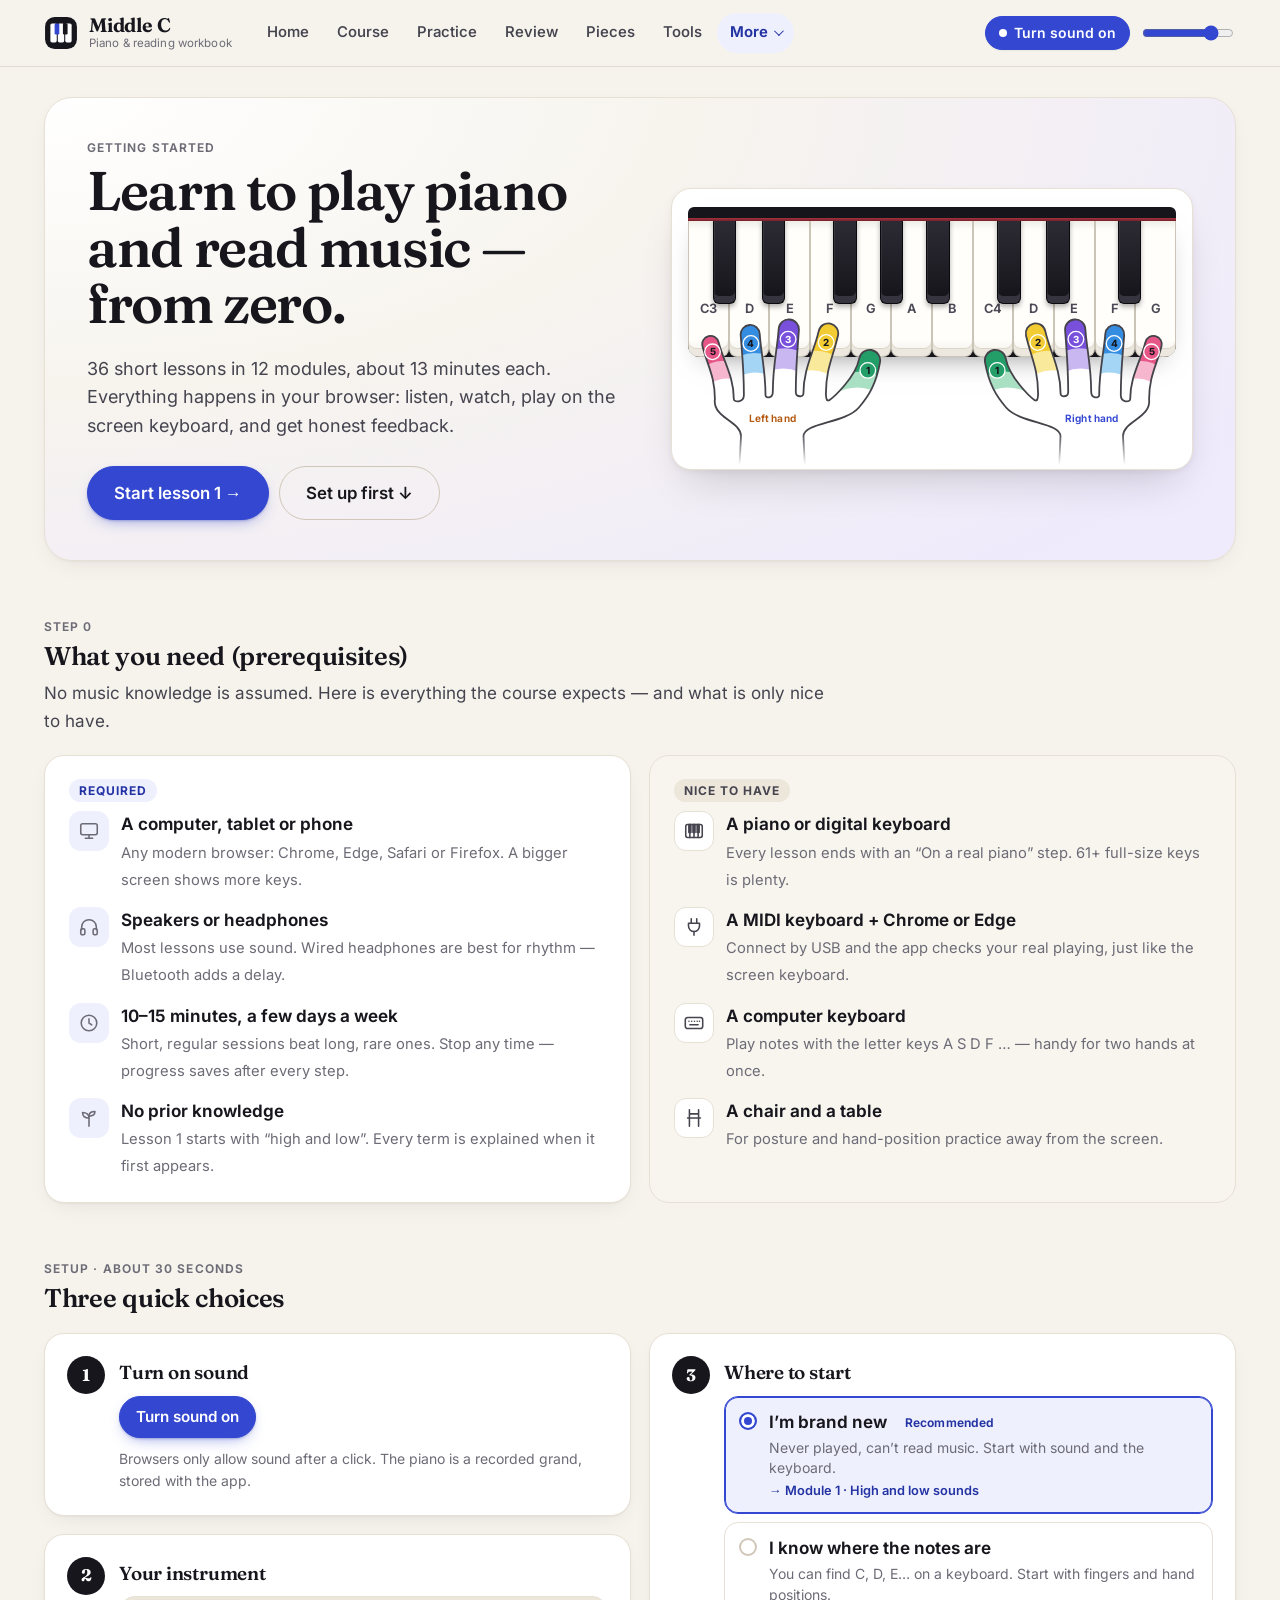
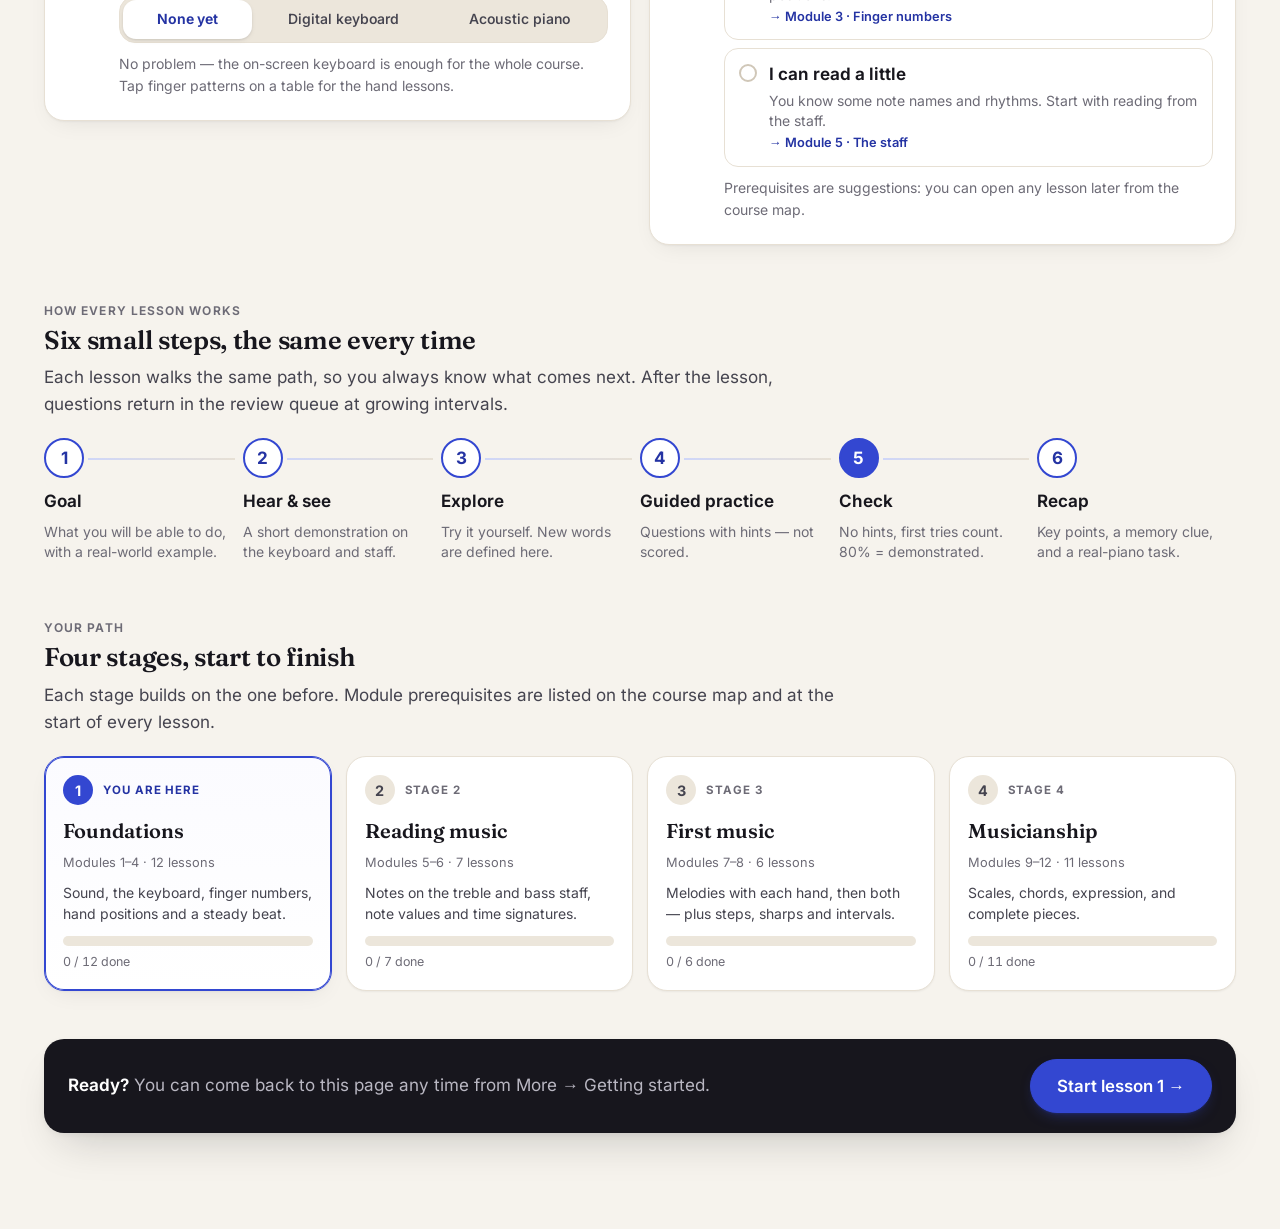
==== commit 096766e2: "Add complete Begonvil score and tutorial study guide" ====
--- a/index.html
+++ b/index.html
@@ -38,6 +38,8 @@
 <script src="js/content/course-1.js"></script>
 <script src="js/content/course-2.js"></script>
 <script src="js/content/course-3.js"></script>
+<script src="js/content/study-guide.js"></script>
+<script src="js/ui/study-guide.js"></script>
 <script src="js/app.js"></script>
 </body>
 </html>
--- a/css/bravura.css
+++ b/css/bravura.css
@@ -2,3 +2,24 @@
    Copyright (c) Steinberg Media Technologies GmbH. Licensed under the SIL Open Font License 1.1 — see licenses/Bravura-OFL.txt.
    Embedded as a data URI so notation works offline and from file://. */
 @font-face{font-family:'BravuraMC';src:url([data-uri]) format('woff2');font-display:block;}
+
+/* Sixteenth-note flags and rest, from the same OFL Bravura font.
+   Source: https://github.com/steinbergmedia/bravura */
+@font-face {
+  font-family: "BravuraMC";
+  src: url("[data-uri]") format("woff2");
+  font-style: normal;
+  font-weight: 400;
+  font-display: block;
+  unicode-range: U+E242-E243, U+E4E7;
+}
+
+/* Double sharp for chromatic repertoire; same licensed Bravura source. */
+@font-face {
+  font-family: 'BravuraMC';
+  src: url('../fonts/bravura-double-sharp.woff2') format('woff2');
+  font-weight: normal;
+  font-style: normal;
+  font-display: block;
+  unicode-range: U+E263;
+}
--- a/css/app.css
+++ b/css/app.css
@@ -451,30 +451,43 @@
 .kbd-legend kbd { font-size: 0.72rem; }
 /* Hands resting on the keys */
 .with-hands .key.white { padding-bottom: calc((var(--kbd-h) - 11px) * 0.29); }
+.with-hands .key.white .key-name { font-size: min(0.8rem, 14px); }
 .with-hands .key-map { display: none; }
 .with-hands .key.is-middle-c::after { display: none; }
 .with-hands .key.has-finger .key-finger { display: none; }
 .hands-layer { position: absolute; left: 0; top: 0; pointer-events: none; z-index: 5; overflow: visible; }
-.hk { --hk-fill: #e7ebfc; --hk-line: #5b6cd6; --hk-press: #c2ccf6; --hk-badge: var(--accent); }
+.hk { --hk-line: #45434a; --hk-badge: var(--accent); }
+.hk.lh { --hk-badge: var(--lh); }
+.hk [data-f="1"] { --finger-color: #249e68; --finger-soft: #a9dfc2; }
+.hk [data-f="2"] { --finger-color: #f3cb32; --finger-soft: #f9e99b; }
+.hk [data-f="3"] { --finger-color: #7850db; --finger-soft: #c9b7f1; }
+.hk [data-f="4"] { --finger-color: #348de0; --finger-soft: #a4d5f5; }
+.hk [data-f="5"] { --finger-color: #e65787; --finger-soft: #f6b7ce; }
 .hk-enter { animation: hk-in 0.45s cubic-bezier(0.2, 0.8, 0.2, 1) both; }
-.hk.lh { --hk-fill: #fdefe0; --hk-line: #c67631; --hk-press: #f5cfa6; --hk-badge: var(--lh); }
 @keyframes hk-in { from { opacity: 0; transform: translateY(18px); } to { opacity: 1; transform: none; } }
-.hands-layer .hk { opacity: 0.95; }
-.hk-outline * { fill: none; stroke: var(--hk-line); stroke-linecap: round; stroke-linejoin: round; }
-.hk-outline .hk-palm { fill: var(--hk-line); }
-.hk-fill * { fill: none; stroke: var(--hk-fill); stroke-linecap: round; stroke-linejoin: round; transition: stroke 0.12s; }
-.hk-fill .hk-palm { fill: var(--hk-fill); stroke: none; }
-.hk-nail { fill: #ffffff; opacity: 0.75; }
-.hk-badge circle { fill: var(--hk-badge); stroke: #fff; stroke-width: 1.5; transition: fill 0.12s; }
-.hk-badge text { fill: #fff; font-family: var(--font-ui); font-weight: 750; }
-.hk-label { fill: var(--hk-line); font-family: var(--font-ui); font-weight: 650; letter-spacing: 0.02em; }
-.hk .down { transform: translateY(3px); }
-.hk-outline .down, .hk-fill .down, .hk-nail, .hk-badge { transition: transform 0.08s, stroke 0.12s; }
-.hk-fill .down { stroke: var(--hk-press); }
+.hk-silhouette { fill: #fff; }
+.hk-contour { fill: none; stroke: var(--hk-line); stroke-width: var(--hk-outline); stroke-linejoin: round; stroke-linecap: round; pointer-events: none; }
+.hk-finger { fill: transparent; stroke: transparent; stroke-width: 1; transition: fill 0.12s, stroke 0.12s; }
+.hk-colors, .hk-cues, .hk-badges, .hk-label { pointer-events: none; }
+.hk-cue { opacity: 0; fill: none; stroke: var(--ink); stroke-width: 2; stroke-linecap: round; stroke-linejoin: round; }
+.hk-cue.on, .hk-cue.ok, .hk-cue.bad { opacity: 1; }
+.hk-cue.ok { stroke: var(--ok); }
+.hk-cue.bad { stroke: var(--bad); }
+.hk-color { transition: filter 0.12s; }
+.hk-color-tip { fill: var(--finger-color); }
+.hk-color-soft { fill: var(--finger-soft); }
+.hk-badge circle { fill: var(--finger-color); stroke: #fff; stroke-width: 1.3; transition: fill 0.12s; }
+.hk-badge text { fill: #17161d; font-family: var(--font-ui); font-weight: 750; }
+.hk-badge[data-f="3"] text { fill: #fff; }
+.hk-label { fill: var(--hk-badge); font-family: var(--font-ui); font-weight: 650; letter-spacing: 0.01em; }
+.hk-badge { transition: transform 0.08s; }
+.hk-badge.down { transform: translateY(2px); }
+.hk-color.down, .hk-color.on { filter: brightness(0.86) saturate(1.1); }
+.hk-fill .down, .hk-fill .next { fill: var(--finger-color); fill-opacity: 0.2; }
 .hk-badge.down circle { fill: var(--ink); }
-.hk-fill .next { stroke: var(--hk-press); }
-.hk-badge.next circle { fill: #fff; stroke: var(--hk-badge); stroke-width: 3; transform-box: fill-box; transform-origin: center; animation: hk-pulse 1.1s ease-in-out infinite; }
-.hk-badge.next text { fill: var(--hk-badge); }
+.hk-badge.down text { fill: #fff; }
+.hk-badge.next circle { fill: #fff; stroke: var(--finger-color); stroke-width: 3; transform-box: fill-box; transform-origin: center; animation: hk-pulse 1.1s ease-in-out infinite; }
+.hk-badge.next text { fill: #17161d; }
 .hk-badge.next.down circle { fill: var(--ink); animation: none; }
 .hk-badge.next.down text { fill: #fff; }
 @keyframes hk-pulse { 0%, 100% { transform: scale(1); } 50% { transform: scale(1.22); } }
@@ -483,6 +496,13 @@
 .mg { font-family: 'BravuraMC'; fill: currentColor; }
 .staff-svg { display: block; max-width: 100%; height: auto; color: var(--ink); overflow: visible; }
 .staff-wrap { overflow-x: auto; padding: 4px 0; }
+.score-viewport { max-height: 52vh; min-height: 240px; overflow: auto; overscroll-behavior: contain; scrollbar-gutter: stable; }
+.score-viewport:focus-visible { outline: 2px solid var(--accent); outline-offset: 3px; }
+.vocal-score .staff-svg { max-width: none; }
+.score-pan-hint { margin: 0; }
+.st-tuplet line { stroke: currentColor; }
+.st-tuplet-number { font-family: var(--font-ui); font-size: 13px; fill: currentColor; }
+.st-tempo { font-family: var(--font-ui); font-size: 14px; font-weight: 650; fill: currentColor; }
 .st-line { fill: #5f5d68; }
 .st-bar, .st-stem, .st-beam, .st-ledger, .st-fill { fill: currentColor; }
 .st-ledger { fill: #3c3a44; }
@@ -608,19 +628,17 @@
 .tap-pad[disabled] { opacity: 0.55; cursor: default; }
 
 /* Hand diagram (stand-alone) */
-.hands { display: flex; gap: 22px; justify-content: center; flex-wrap: wrap; }
-.hand-svg { width: 200px; max-width: 46%; height: auto; overflow: visible; }
-.hand-svg .hk-fill .finger { cursor: pointer; pointer-events: stroke; }
-.hand-svg .hk-fill .finger:hover { stroke: var(--hk-press); }
-.hand-svg .hk-fill .finger:focus-visible { stroke: var(--accent-soft-2); box-shadow: none; }
-.hand-svg .hk-fill .on { stroke: var(--hk-press); }
-.hand-svg .hk-outline .on { stroke: var(--hk-badge); }
+.hands { --hand-gap: clamp(10px, 3vw, 22px); display: flex; gap: var(--hand-gap); justify-content: center; flex-wrap: wrap; }
+.hand-svg { width: 200px; max-width: calc((100% - var(--hand-gap, 22px)) / 2); height: auto; overflow: visible; }
+.hand-svg .finger.is-interactive { cursor: pointer; pointer-events: all; }
+.hand-svg .finger.is-interactive:hover { fill: #fff; fill-opacity: 0.2; }
+.hand-svg .finger:focus-visible { fill: var(--finger-color); fill-opacity: 0.18; stroke: var(--hk-line); stroke-width: 2.5; outline: none; }
+.hand-svg .hk-fill .on { fill: var(--finger-color); fill-opacity: 0.2; stroke: var(--ink); stroke-width: 2.5; }
 .hand-svg .hk-badge.on circle { fill: var(--ink); }
-.hand-svg .hk-fill .ok { stroke: #bfe6cf; }
-.hand-svg .hk-outline .ok { stroke: var(--ok); }
+.hand-svg .hk-badge.on text, .hand-svg .hk-badge.ok text, .hand-svg .hk-badge.bad text { fill: #fff; }
+.hand-svg .hk-fill .ok { fill: #bfe6cf; }
 .hand-svg .hk-badge.ok circle { fill: var(--ok); }
-.hand-svg .hk-fill .bad { stroke: #f6c6c0; }
-.hand-svg .hk-outline .bad { stroke: var(--bad); }
+.hand-svg .hk-fill .bad { fill: #f6c6c0; }
 .hand-svg .hk-badge.bad circle { fill: var(--bad); }
 
 /* Quiz */
@@ -663,6 +681,7 @@
 
 /* Piece player */
 .player { display: grid; gap: 14px; }
+.player > .stage { min-width: 0; }
 .player-bar { display: flex; gap: 8px; flex-wrap: wrap; align-items: center; padding: 10px 12px; border: 1px solid var(--line); border-radius: var(--radius); background: var(--surface-2); }
 .player-status { font-size: 0.95rem; min-height: 1.5em; }
 .results { display: grid; grid-template-columns: repeat(auto-fit, minmax(160px, 1fr)); gap: 12px; }
@@ -814,3 +833,59 @@
   * { transition: none !important; animation: none !important; scroll-behavior: auto !important; }
 }
 .reduce-motion * { transition: none !important; animation: none !important; }
+
+/* Teaching cues and the seven-topic companion guide. */
+.study-head { max-width: 820px; }
+.study-head h1 { font-size: clamp(2.1rem, 1.4rem + 2.3vw, 3.5rem); margin: 8px 0 16px; }
+.study-head .lede { max-width: 720px; }
+.study-method { list-style: none; padding: 0; margin: 26px 0; display: flex; flex-wrap: wrap; gap: 12px 28px; }
+.study-method li { display: flex; align-items: center; gap: 10px; font-size: 0.9rem; color: var(--ink-2); }
+.study-method li > span { width: 28px; height: 28px; border-radius: 50%; display: grid; place-items: center; background: var(--accent-soft); color: var(--accent-ink); font-weight: 700; }
+.study-topics { display: flex; flex-wrap: wrap; gap: 8px; padding: 20px 0; border-top: 1px solid var(--line-strong); }
+.study-topics a { text-decoration: none; color: var(--ink-2); padding: 7px 13px; border: 1px solid var(--line-strong); border-radius: 999px; font-size: 0.84rem; background: var(--surface); }
+.study-topics a[aria-current="page"] { background: var(--ink); color: var(--surface); border-color: var(--ink); }
+.study-topics a:hover { border-color: var(--accent); }
+.study-search { display: grid; gap: 6px; max-width: 580px; }
+.study-search label { font-size: 0.8rem; font-weight: 650; }
+.study-search input { min-width: 0; width: 100%; padding: 12px 14px; border: 1px solid var(--line-strong); border-radius: var(--radius); background: var(--surface); color: var(--ink); font: inherit; font-size: 1rem; }
+.study-count { margin: 8px 0 28px; }
+.study-section { margin-bottom: 34px; }
+.study-section-head { display: flex; gap: 14px; align-items: flex-start; margin-bottom: 16px; }
+.study-section-head h2 { margin-bottom: 5px; }
+.study-section-head p { margin: 0; }
+.study-topic-number { font-family: var(--font-head); font-size: 1.4rem; color: var(--lh); border-top: 2px solid var(--lh); padding-top: 2px; line-height: 1.3; }
+.study-grid { display: grid; grid-template-columns: repeat(2, minmax(0, 1fr)); gap: 16px; align-items: start; }
+.study-card { min-width: 0; padding: 24px; background: var(--surface); border: 1px solid var(--line); border-radius: var(--radius-lg); box-shadow: var(--shadow-sm); }
+.study-card h3 { font-size: 1.3rem; margin-bottom: 14px; }
+.study-memory-line { border-left: 3px solid var(--lh); background: var(--lh-soft); color: var(--lh-ink); padding: 12px 14px; font-weight: 600; border-radius: 0 9px 9px 0; }
+.study-card .more { background: var(--surface-2); }
+.study-card > .link-arrow { display: inline-block; margin-top: 2px; }
+.study-try h4, .study-recall h4 { font: 700 0.76rem/1.4 var(--font-ui); letter-spacing: 0.07em; text-transform: uppercase; margin-bottom: 6px; color: var(--accent-ink); }
+.study-try { margin: 18px 0; }
+.study-try p, .study-recall p { font-size: 0.94rem; }
+.study-recall { border-top: 1px solid var(--line); padding-top: 16px; }
+.study-recall .more { background: var(--surface); margin-bottom: 10px; }
+.study-recall .more-body p:last-child { margin-bottom: 0; }
+.study-memory { background: var(--warn-soft); border: 1px solid var(--warn-line); padding: 14px 16px; border-radius: var(--radius); margin: 16px 0; }
+.study-memory .eyebrow { color: var(--warn); }
+.study-memory p { margin: 5px 0 0; font-weight: 550; }
+.lesson-coach { border-top: 1px solid var(--line); margin-top: 24px; padding-top: 22px; }
+.lesson-coach > div > p { font-size: 0.95rem; color: var(--ink-2); }
+.lesson-coach .study-try { background: var(--accent-soft); padding: 14px 16px; border-radius: var(--radius); }
+.lesson-coach .study-try p { margin: 0; }
+.study-invitation { display: flex; align-items: center; justify-content: space-between; gap: 24px; margin: 20px 0; padding: 22px 24px; background: var(--lh-soft); border: 1px solid var(--lh-soft-2); border-radius: var(--radius-lg); }
+.study-invitation h2 { font-size: 1.25rem; }
+.study-invitation p { margin: 0; font-size: 0.9rem; color: var(--ink-2); max-width: 620px; }
+.study-invitation .btn { flex-shrink: 0; }
+.practice-log-row { margin-top: 14px; }
+.chord-roadmap { display: grid; grid-template-columns: repeat(4, minmax(0, 1fr)); gap: 8px; list-style: none; padding: 0; margin: 0 0 18px; }
+.chord-roadmap li { display: grid; text-align: center; gap: 2px; padding: 10px 6px; border: 1px solid var(--accent-soft-2); background: var(--accent-soft); border-radius: var(--radius); }
+.chord-roadmap strong { font: 600 1.7rem/1.2 var(--font-head); color: var(--accent-ink); }
+.chord-roadmap .small { font-size: 0.75rem; }
+@media (max-width: 700px) {
+  .study-grid { grid-template-columns: 1fr; }
+  .study-card { padding: 20px; }
+  .study-invitation { align-items: flex-start; flex-direction: column; gap: 14px; padding: 20px; }
+  .study-method { gap: 10px 18px; }
+  .study-head h1 { max-width: 16ch; }
+}
